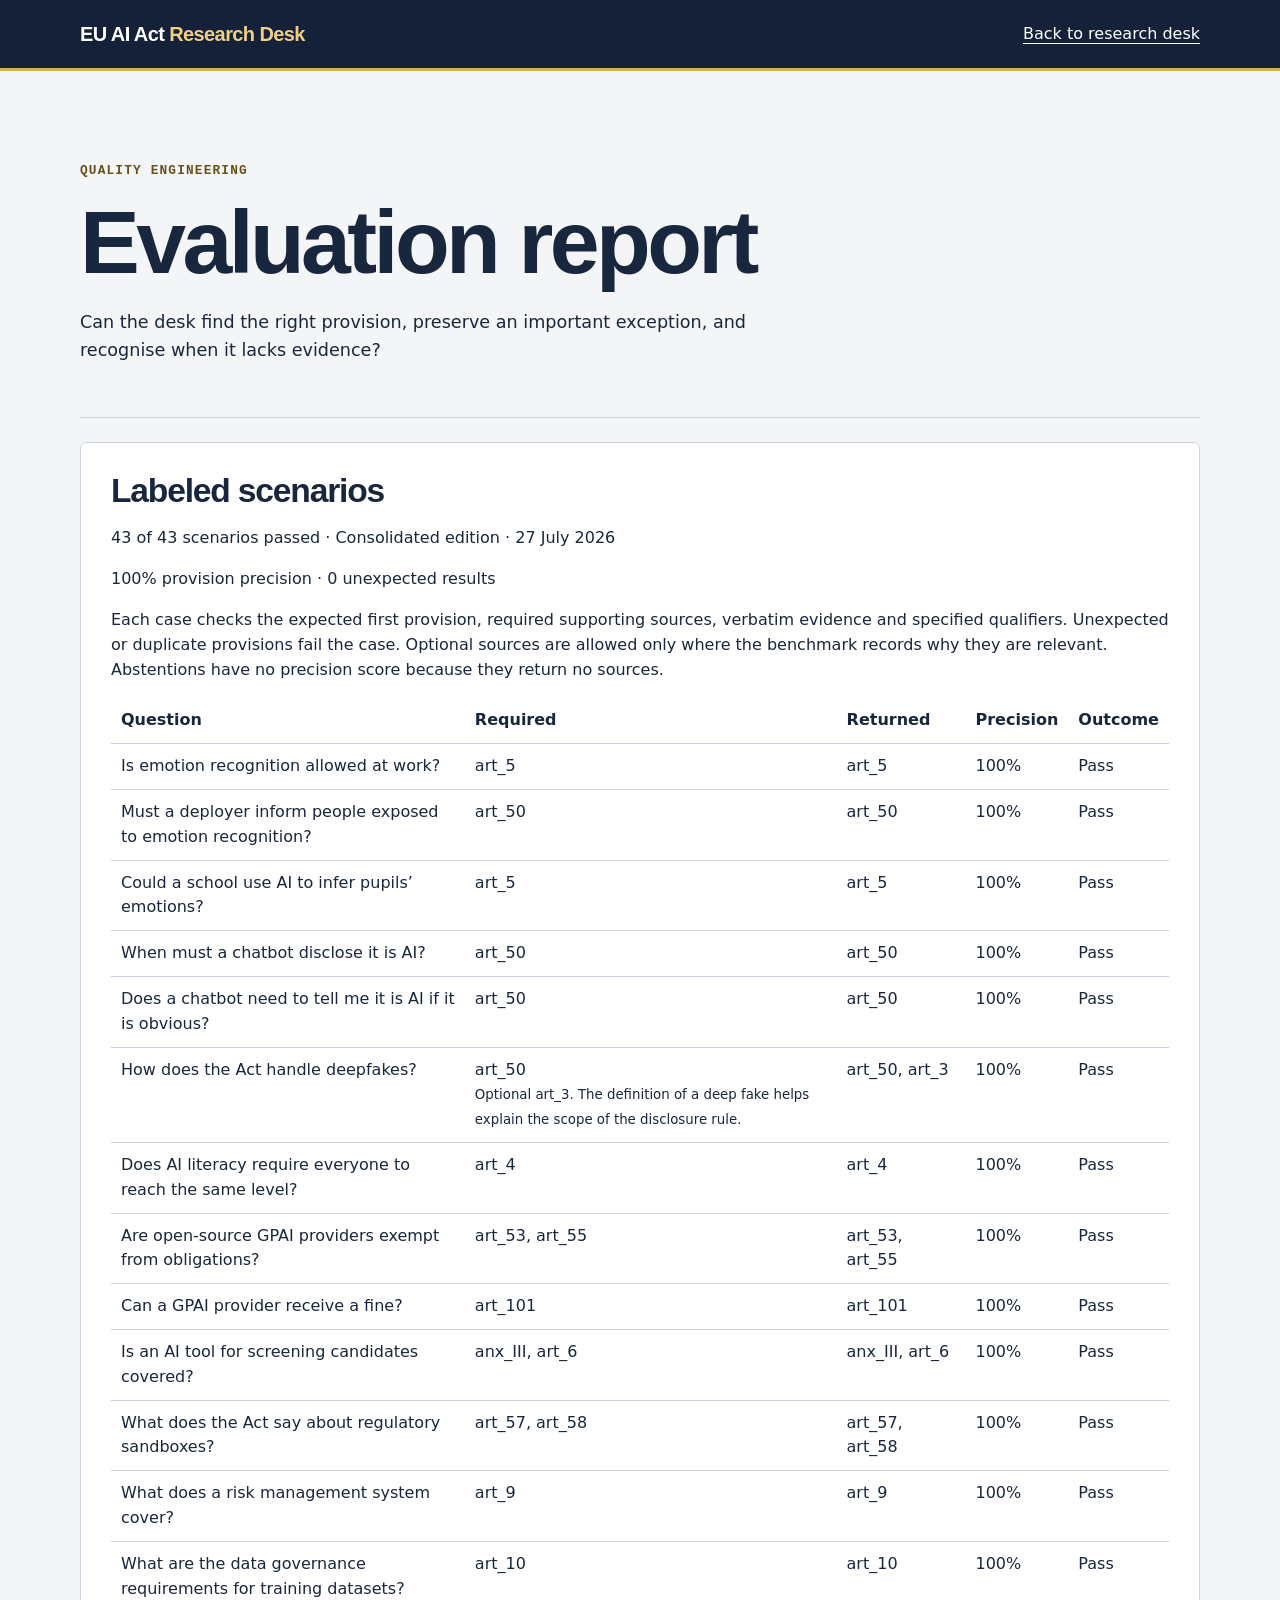
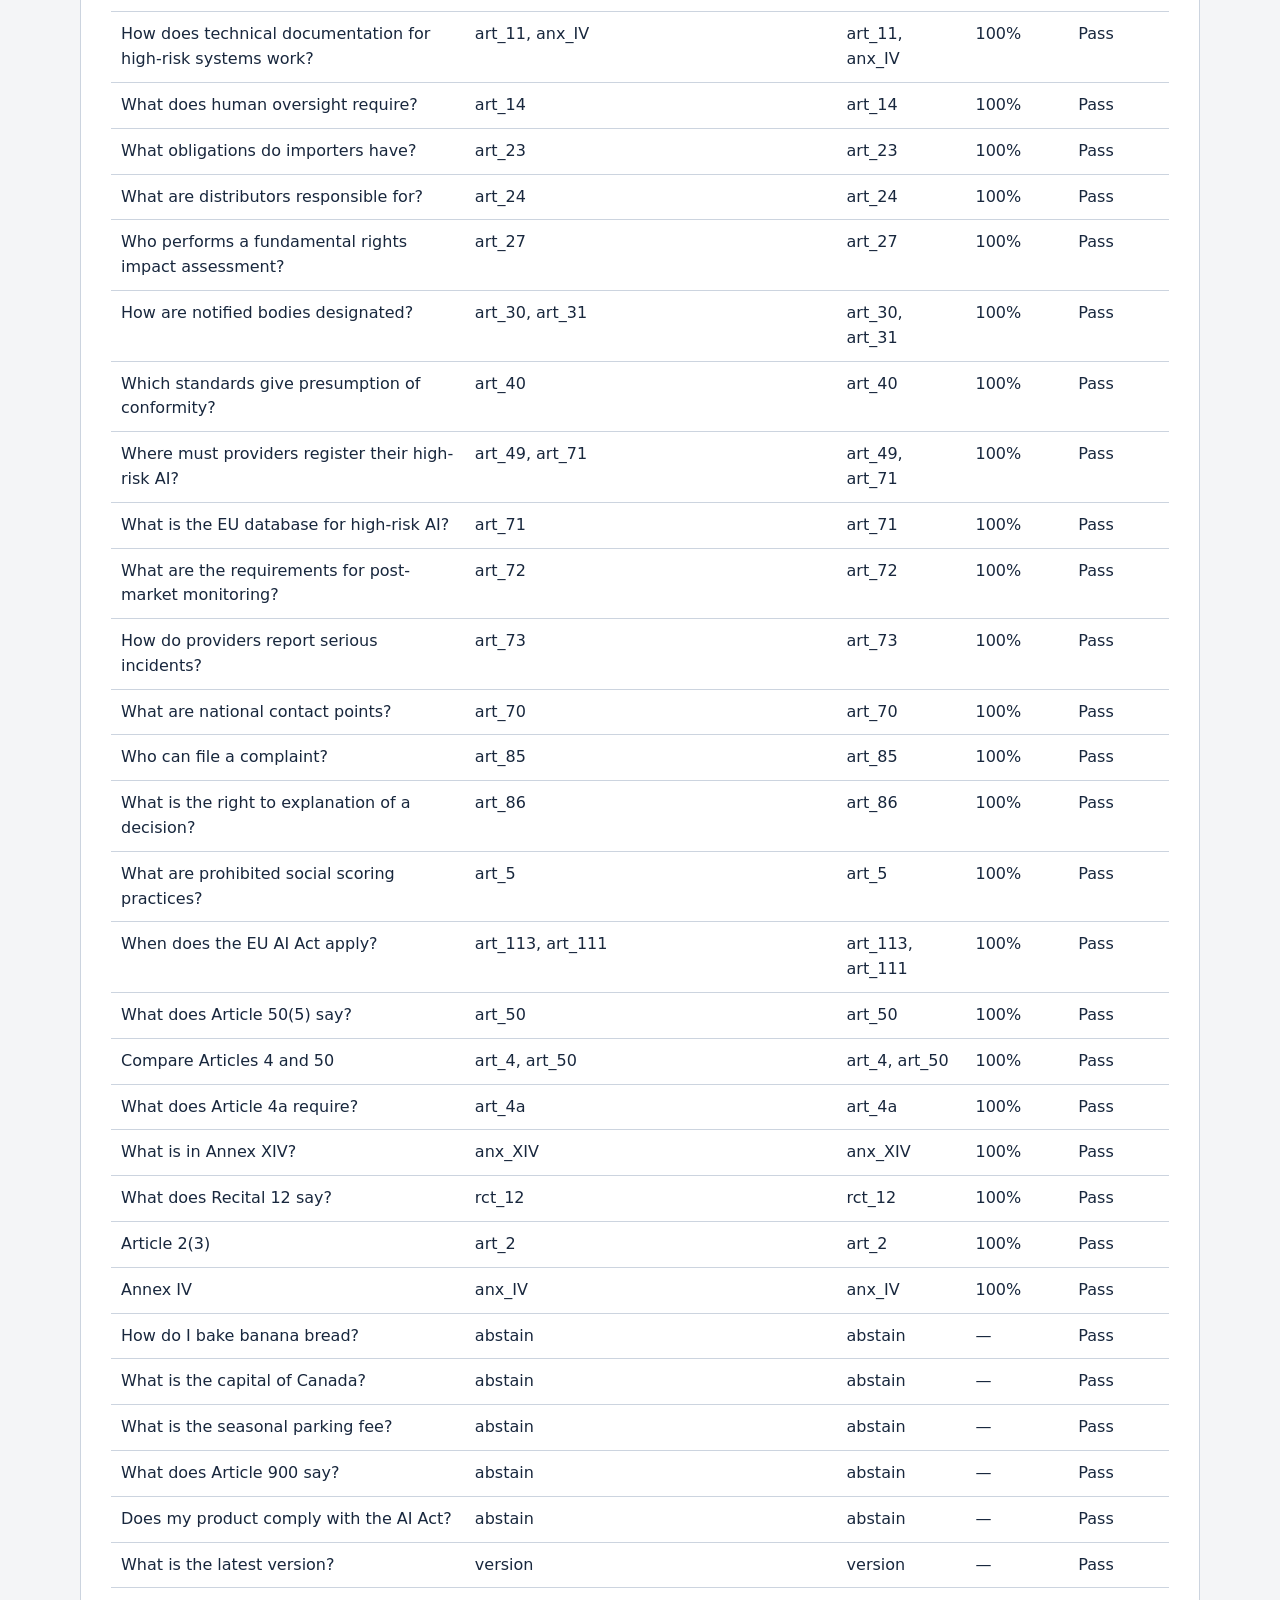
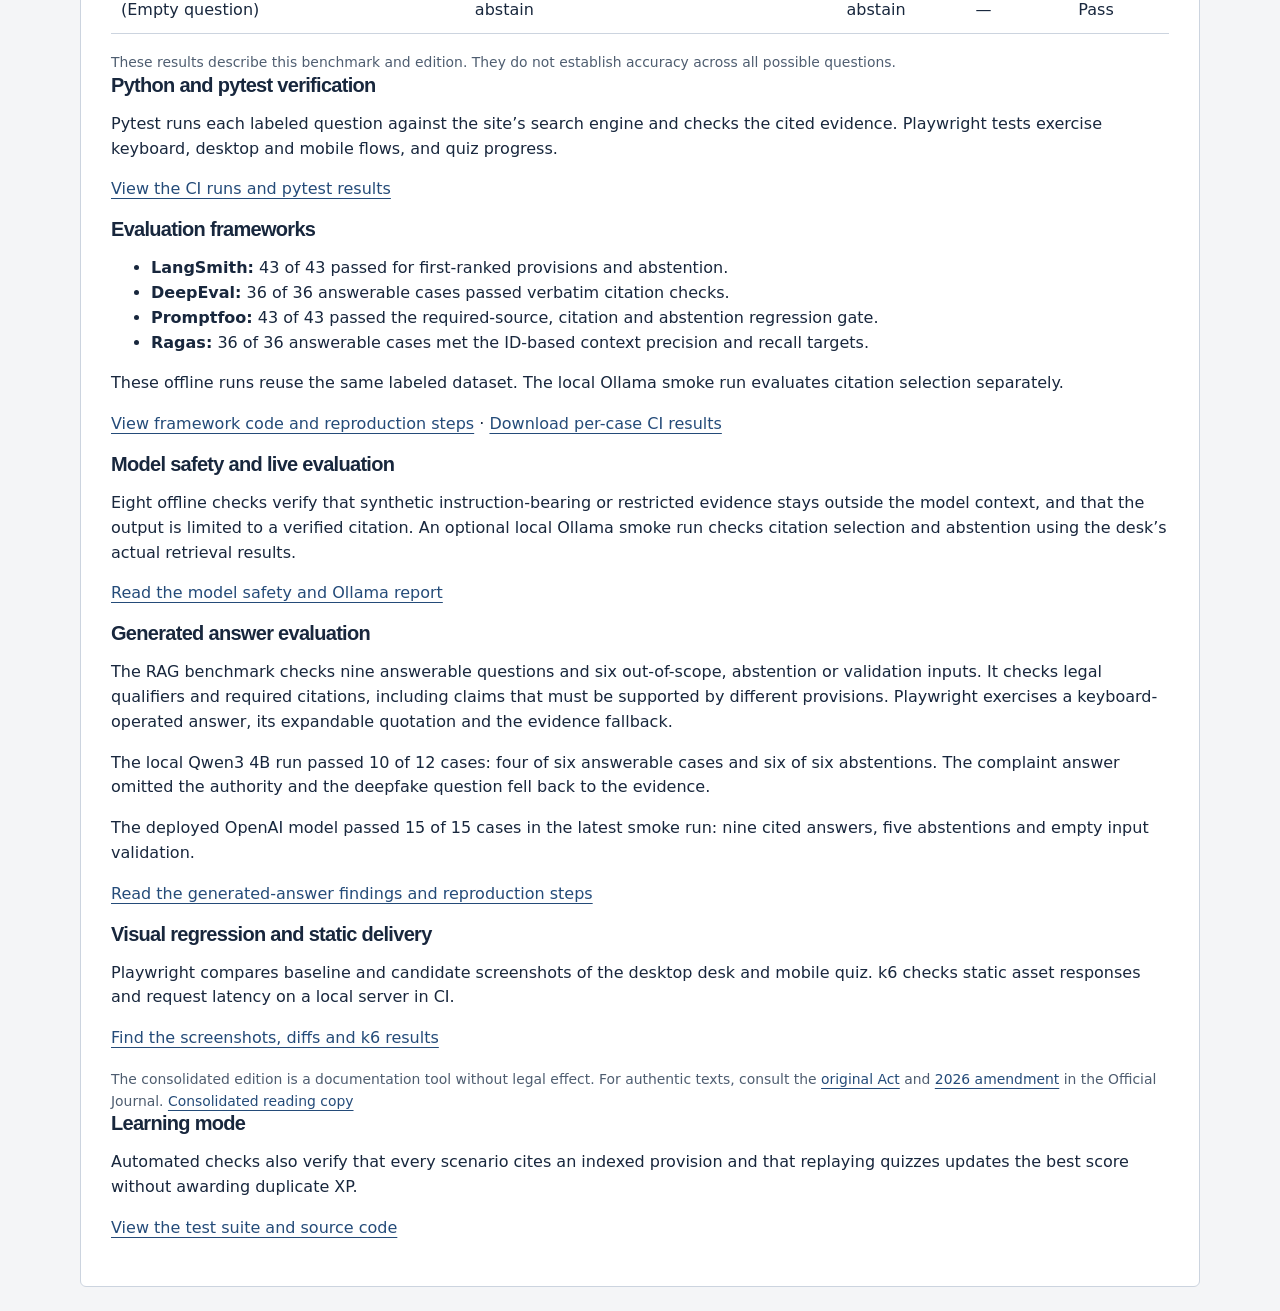
==== public/eu-ai-act/evaluation.html @ 75408bbf "Publish the expanded legal-answer evaluation" ====
<!doctype html>
<html lang="en">
<head>
  <meta charset="utf-8">
  <meta name="viewport" content="width=device-width, initial-scale=1">
  <title>Evaluation | EU AI Act Research Desk</title>
  <link rel="stylesheet" href="./desk.css">
  <script type="module" src="./evaluation.mjs"></script>
</head>
<body>
  <header class="masthead"><div class="wrap top"><a class="wordmark" href="./index.html">EU AI Act <span>Research Desk</span></a><a href="./index.html">Back to research desk</a></div></header>
  <main class="wrap">
    <section class="intro"><p class="kicker">QUALITY ENGINEERING</p><h1>Evaluation report</h1><p>Can the desk find the right provision, preserve an important exception, and recognise when it lacks evidence?</p></section>
    <section class="research" aria-labelledby="results" style="margin-block: 24px">
      <h2 id="results">Labeled scenarios</h2>
      <p id="metrics" role="status">Loading report…</p>
      <p id="precision"></p>
      <p>Each case checks the expected first provision, required supporting sources, verbatim evidence and specified qualifiers. Unexpected or duplicate provisions fail the case. Optional sources are allowed only where the benchmark records why they are relevant. Abstentions have no precision score because they return no sources.</p>
      <div class="table-wrap" role="region" aria-label="Evaluation results" tabindex="0"><table><thead><tr><th scope="col">Question</th><th scope="col">Required</th><th scope="col">Returned</th><th scope="col">Precision</th><th scope="col">Outcome</th></tr></thead><tbody id="cases"></tbody></table></div>
      <p class="legal-note">These results describe this benchmark and edition. They do not establish accuracy across all possible questions.</p>
      <h3>Python and pytest verification</h3>
      <p>Pytest runs each labeled question against the site’s search engine and checks the cited evidence. Playwright tests exercise keyboard, desktop and mobile flows, and quiz progress.</p>
      <p><a href="https://github.com/zinaelnahel/eu-ai-act-research-desk/actions/workflows/eu-ai-act.yml">View the CI runs and pytest results</a></p>
      <h3 id="framework-results">Evaluation frameworks</h3>
      <ul>
        <li><strong>LangSmith:</strong> 43 of 43 passed for first-ranked provisions and abstention.</li>
        <li><strong>DeepEval:</strong> 36 of 36 answerable cases passed verbatim citation checks.</li>
        <li><strong>Promptfoo:</strong> 43 of 43 passed the required-source, citation and abstention regression gate.</li>
        <li><strong>Ragas:</strong> 36 of 36 answerable cases met the ID-based context precision and recall targets.</li>
      </ul>
      <p>These offline runs reuse the same labeled dataset. The local Ollama smoke run evaluates citation selection separately.</p>
      <p><a href="https://github.com/zinaelnahel/eu-ai-act-research-desk#langsmith-deepeval-promptfoo-and-ragas">View framework code and reproduction steps</a> · <a href="https://github.com/zinaelnahel/eu-ai-act-research-desk/actions/workflows/eu-ai-act.yml">Download per-case CI results</a></p>
      <h3>Model safety and live evaluation</h3>
      <p>Eight offline checks verify that synthetic instruction-bearing or restricted evidence stays outside the model context, and that the output is limited to a verified citation. An optional local Ollama smoke run checks citation selection and abstention using the desk’s actual retrieval results.</p>
      <p><a href="https://github.com/zinaelnahel/eu-ai-act-research-desk/blob/main/MODEL_EVALUATION.md">Read the model safety and Ollama report</a></p>
      <h3 id="generated-answer-evaluation">Generated answer evaluation</h3>
      <p>The RAG benchmark checks nine answerable questions and six out-of-scope, abstention or validation inputs. It checks legal qualifiers and required citations, including claims that must be supported by different provisions. Playwright exercises a keyboard-operated answer, its expandable quotation and the evidence fallback.</p>
      <p>The local Qwen3 4B run passed 10 of 12 cases: four of six answerable cases and six of six abstentions. The complaint answer omitted the authority and the deepfake question fell back to the evidence.</p>
      <p>The deployed OpenAI model passed 15 of 15 cases in the latest smoke run: nine cited answers, five abstentions and empty input validation.</p>
      <p><a href="https://github.com/zinaelnahel/eu-ai-act-research-desk/blob/main/RAG_EVALUATION.md">Read the generated-answer findings and reproduction steps</a></p>
      <h3>Visual regression and static delivery</h3>
      <p>Playwright compares baseline and candidate screenshots of the desktop desk and mobile quiz. k6 checks static asset responses and request latency on a local server in CI.</p>
      <p><a href="https://github.com/zinaelnahel/eu-ai-act-research-desk#performance-and-visual-regression-evidence">Find the screenshots, diffs and k6 results</a></p>
      <p class="legal-note">The consolidated edition is a documentation tool without legal effect. For authentic texts, consult the <a href="https://eur-lex.europa.eu/eli/reg/2024/1689/oj/eng">original Act</a> and <a href="https://eur-lex.europa.eu/eli/reg/2026/1744/oj/eng">2026 amendment</a> in the Official Journal. <a href="https://eur-lex.europa.eu/eli/reg/2024/1689/2026-07-27/eng">Consolidated reading copy</a></p>
      <h3>Learning mode</h3>
      <p>Automated checks also verify that every scenario cites an indexed provision and that replaying quizzes updates the best score without awarding duplicate XP.</p>
      <p><a href="https://github.com/zinaelnahel/eu-ai-act-research-desk">View the test suite and source code</a></p>
    </section>
  </main>
</body>
</html>
---- public/eu-ai-act/desk.css ----
* { box-sizing: border-box; }
:root {
  --display: Arial, 'Helvetica Neue', sans-serif;
  --reference: ui-monospace, 'Cascadia Mono', Consolas, monospace;
  color: #18273d;
  background: #f4f5f7;
  font-family: system-ui, sans-serif;
  line-height: 1.55;
}
body { margin: 0; }
.wrap { width: min(1120px, calc(100% - 40px)); margin-inline: auto; }
.masthead { background: #142139; color: #fff; border-bottom: 3px solid #d6ae55; }
.top, nav, footer { display: flex; align-items: center; justify-content: space-between; gap: 16px; flex-wrap: wrap; }
.top { min-height: 68px; padding-block: 10px; }
a { color: #244b79; text-underline-offset: 4px; }
.masthead a { color: inherit; }
.wordmark { font: 800 1.25rem/1.2 var(--display); letter-spacing: -.03em; text-decoration: none; }
.wordmark span { color: #f0ce83; }
nav a { font-size: .9rem; }
.intro { padding-block: clamp(36px, 6vw, 78px) 36px; border-bottom: 1px solid #cbd2da; }
.kicker { font-family: var(--reference); font-size: .8rem; font-weight: 700; letter-spacing: .09em; color: #69501a; }
h1, h2, h3 { font-family: var(--display); font-weight: 800; line-height: 1.1; letter-spacing: -.035em; margin: 0; }
h1 { font-size: clamp(2.8rem, 7vw, 5.6rem); letter-spacing: -.04em; }
h2 { font-size: clamp(1.55rem, 3vw, 2.1rem); }
h3 { font-size: 1.25rem; }
.intro > p:not(.kicker) { font-size: 1.1rem; max-width: 42rem; }
form { margin-top: 26px; }
label { display: block; font-size: .88rem; font-weight: 650; margin-bottom: 5px; }
.question-row { display: flex; max-width: 780px; gap: 8px; }
.asked-question { padding: 12px 16px; border-inline-start: 3px solid currentColor; overflow-wrap: anywhere; }
.generated-answer { border-left: 3px solid #446db0; padding-left: 16px; }
.generated-answer li + li { margin-top: 12px; }
input, select, button { font: inherit; border-radius: 4px; }
input, select { min-height: 46px; border: 1px solid #79889a; color: inherit; background: #fff; padding: 10px 12px; }
input { flex: 1; min-width: 0; }
button { border: 1px solid #264675; background: #264675; color: #fff; padding: 10px 15px; cursor: pointer; }
button:disabled, select:disabled { opacity: .6; cursor: wait; }
:focus-visible { outline: 3px solid #9a6c11; outline-offset: 3px; }
.examples { display: flex; flex-wrap: wrap; gap: 8px; margin-top: 12px; }
.examples button { background: #edf1f6; border-color: #c3cfdd; color: #243e5d; font-size: .88rem; }
.examples button:hover { background: #dce7f3; }
.workbench { display: grid; grid-template-columns: minmax(0, 1fr) minmax(240px, 290px); gap: 24px; padding-block: 28px; }
.research, aside, .verification { padding: clamp(18px, 3vw, 30px); background: #fff; border: 1px solid #ccd4df; border-radius: 6px; }
aside { align-self: start; }
aside p, #status, .legal-note { color: #4e5d70; }
aside select { display: block; width: 100%; margin-bottom: 15px; }
.source-link { display: inline-block; font-weight: 650; }
.source-status { border-top: 1px solid #ccd4df; margin-top: 18px; padding-top: 14px; }
.source-status p { margin: 8px 0; font-size: .9rem; }
.source-status ul { margin: 8px 0 0; padding-left: 20px; }
.source-status li + li { margin-top: 6px; }
.legal-note { font-size: .87rem; margin: 18px 0 0; }
.evidence { margin: 15px 0; padding: 16px; border-left: 3px solid #ba9349; background: #f4f6f9; }
.evidence p, .provision-text { white-space: pre-line; overflow-wrap: anywhere; }
.evidence p { max-height: 23rem; overflow: auto; }
details { margin: 12px 0; }
summary { color: #244b79; cursor: pointer; font-weight: 650; }
.verification { display: flex; flex-wrap: wrap; align-items: center; justify-content: space-between; gap: 12px 24px; }
.verification p:last-child { margin-bottom: 0; }
footer { padding-block: 25px 35px; font-size: .87rem; color: #4e5d70; }
table { width: 100%; border-collapse: collapse; }
td, th { text-align: left; padding: 10px; border-bottom: 1px solid #ccd4df; vertical-align: top; }
.table-wrap { overflow: auto; }
.assistant-home { color: #232b23; background: #f8f8f0; }
.assistant-home .masthead { color: #252e25; background: #f8f8f0; border-bottom: 1px solid #dce0d3; }
.assistant-home .wordmark { display: inline-flex; align-items: center; gap: 6px; font-size: 1.1rem; }
.assistant-home .wordmark span { color: #3b583b; }
.assistant-home .wordmark .desk-mark { display: inline-grid; place-items: center; width: 32px; height: 32px; margin-right: 5px; border-radius: 50%; background: #254831; color: white; font-family: Georgia, serif; }
.assistant-home nav a { text-decoration-thickness: 1px; }
.assistant-home .intro {
  display: grid;
  grid-template-columns: minmax(0, .9fr) minmax(0, 1.1fr);
  align-items: center;
  gap: clamp(20px, 5vw, 66px);
  padding: clamp(22px, 5vw, 64px);
  margin-top: clamp(16px, 4vw, 44px);
  border: 0;
  border-radius: 20px;
  background: radial-gradient(#7c907244 1px, transparent 1px) 0 0 / 18px 18px, #e9eddb;
}
.desk-heading .kicker { color: #3d593c; }
.desk-heading h1 { font: 700 clamp(2.5rem, 5.8vw, 5rem)/.98 var(--display); letter-spacing: -.064em; max-width: 11ch; }
.desk-heading em { color: #315c3e; font-style: normal; }
.desk-heading > p:last-child { max-width: 33ch; margin-bottom: 0; }
.desk-composer { background: #fffef8; border: 1px solid #b7c7b4; padding: clamp(14px, 3vw, 28px); border-radius: 16px; box-shadow: 0 12px 0 #64816420; }
.desk-composer form { margin-top: 0; }
.desk-composer label { font-size: 1rem; }
.desk-composer input { border-color: #829783; border-radius: 8px; }
.desk-composer #ask { background: #254831; border-color: #254831; border-radius: 8px; }
.desk-composer #ask:hover { background: #396345; }
.desk-composer .examples button { background: #f0f3e6; color: #2c4932; border-color: #c7d3bf; border-radius: 18px; text-align: left; }
.desk-composer .examples button:hover { background: #e1ead8; }
.desk-secondary { display: flex; flex-wrap: wrap; align-items: center; gap: 8px 18px; margin-top: 16px; font-size: .86rem; }
.desk-secondary button, .desk-secondary a { color: #3e583e; background: transparent; text-decoration: underline; text-underline-offset: 4px; padding: 6px 0; border: 0; }
.desk-flow { display: flex; flex-wrap: wrap; align-items: center; gap: 8px 20px; grid-column: 1 / -1; padding: 0; margin: 0; list-style: none; font-size: .88rem; color: #34513b; }
.desk-flow li { background: #f8f9ef; border: 1px solid #bacab5; border-radius: 24px; padding: 7px 14px; }
.assistant-home .research, .assistant-home aside, .assistant-home .verification { border-color: #d4ddcf; border-radius: 16px; }
.assistant-home .research { align-self: start; }
.assistant-home .asked-question, .assistant-home .generated-answer { border-color: #568462; background: #eef4e9; border-radius: 8px; padding: 14px 18px; }
@media (max-width: 790px) {
  .assistant-home .intro { grid-template-columns: minmax(0, 1fr); }
}
@media (max-width: 700px) {
  .workbench { grid-template-columns: minmax(0, 1fr); }
  .question-row { flex-wrap: wrap; }
  .question-row input { flex-basis: 100%; }
}
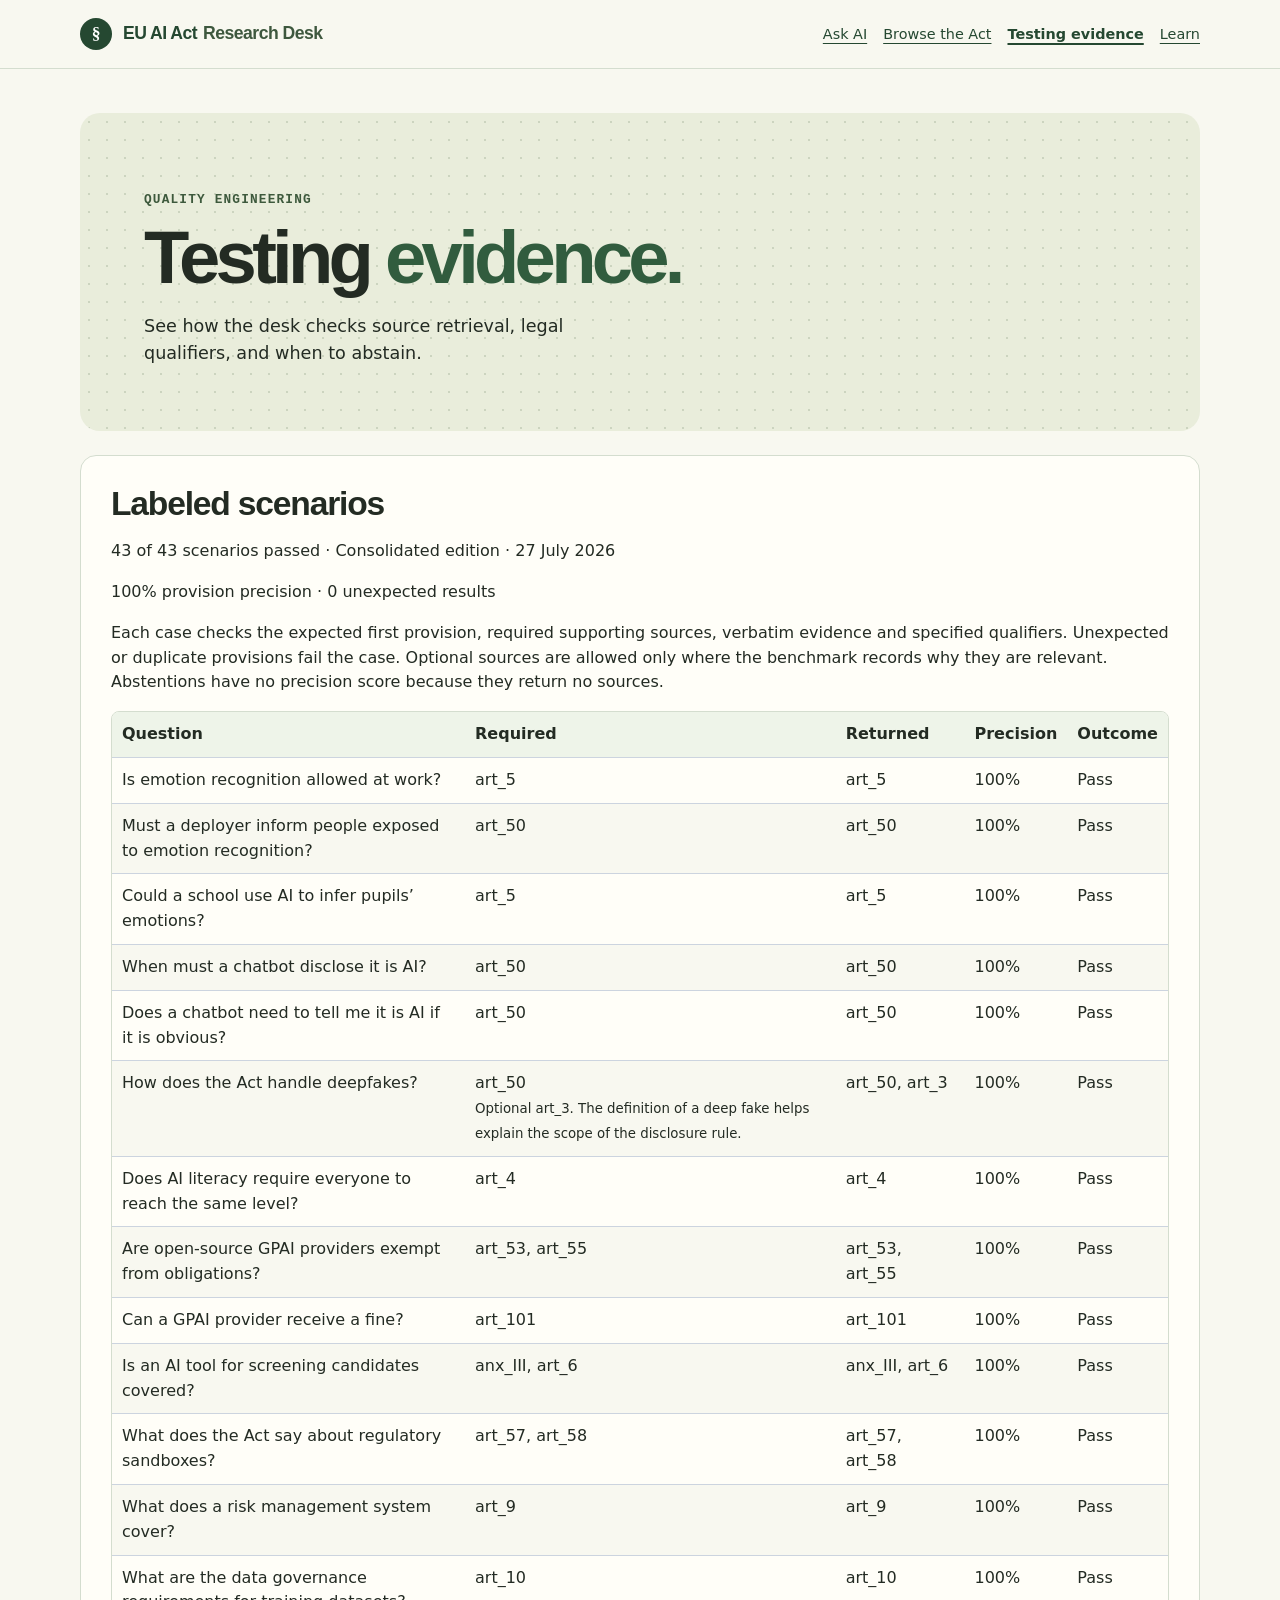
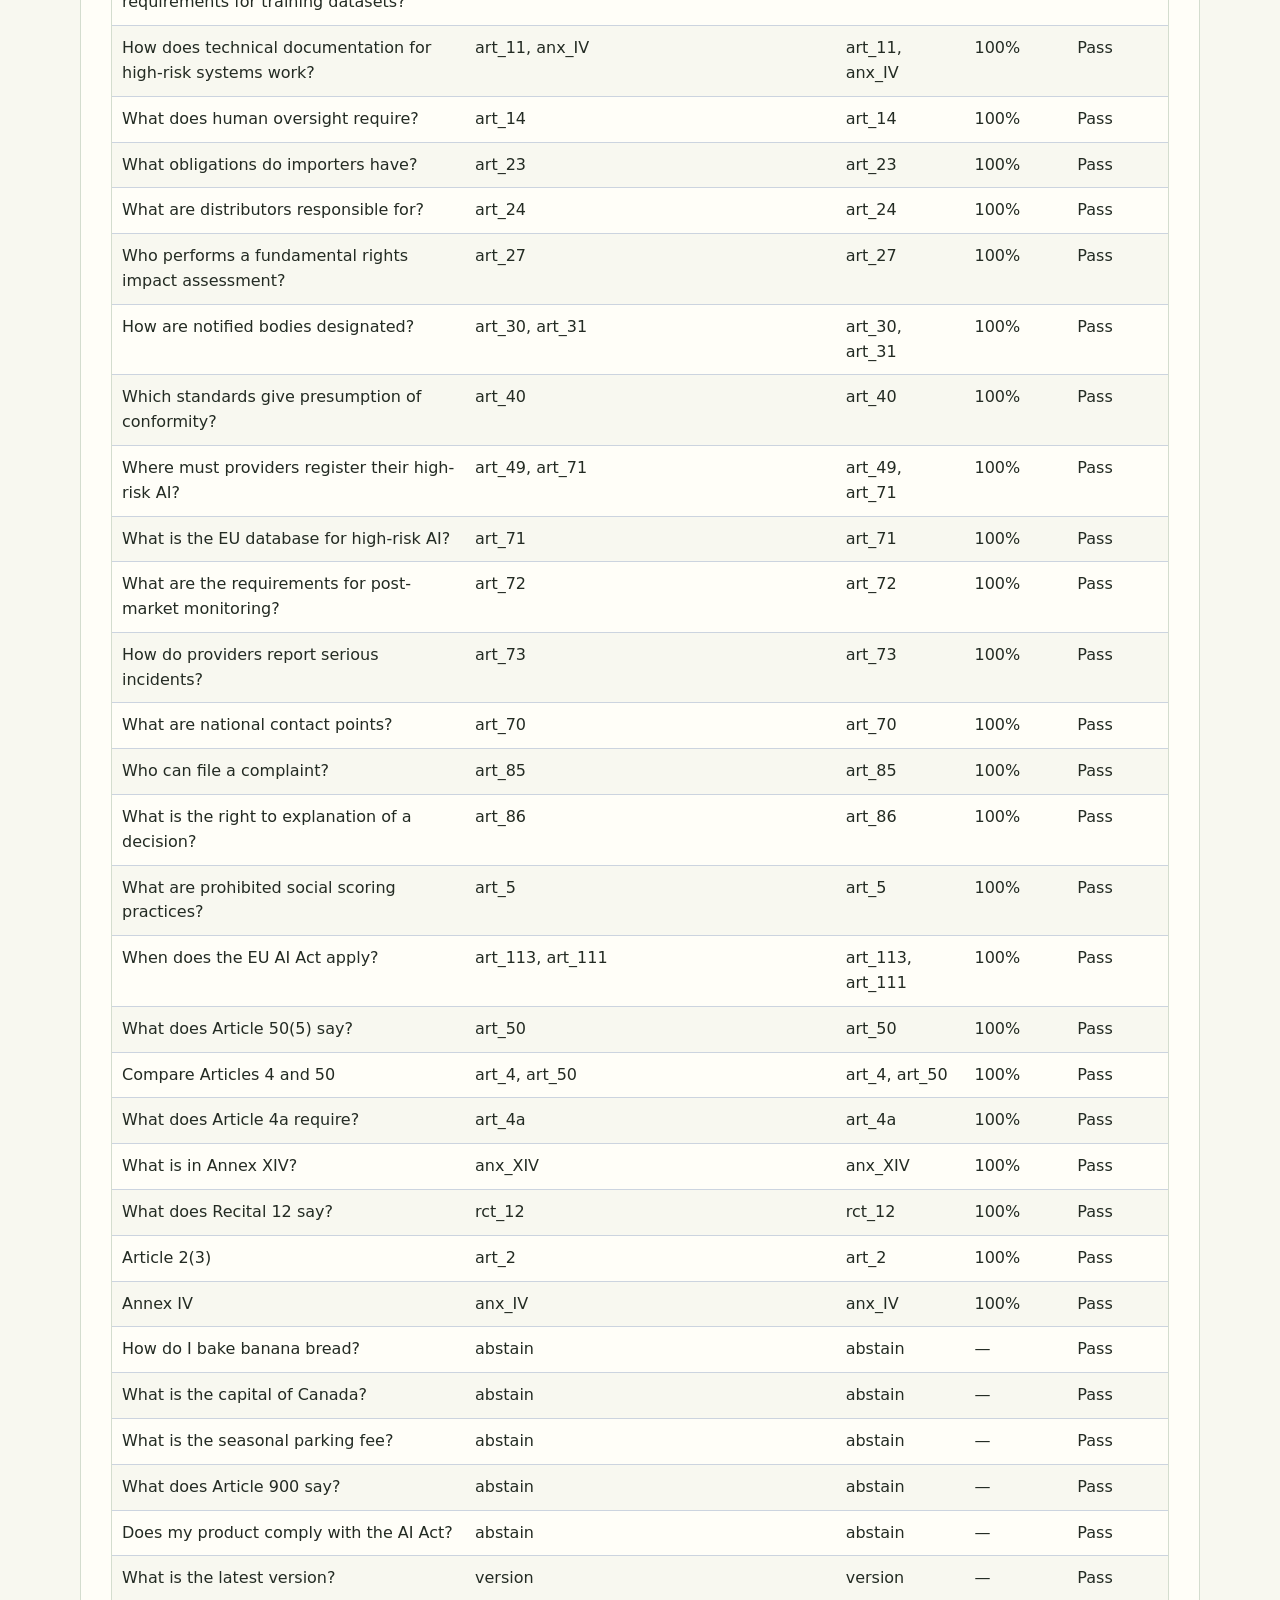
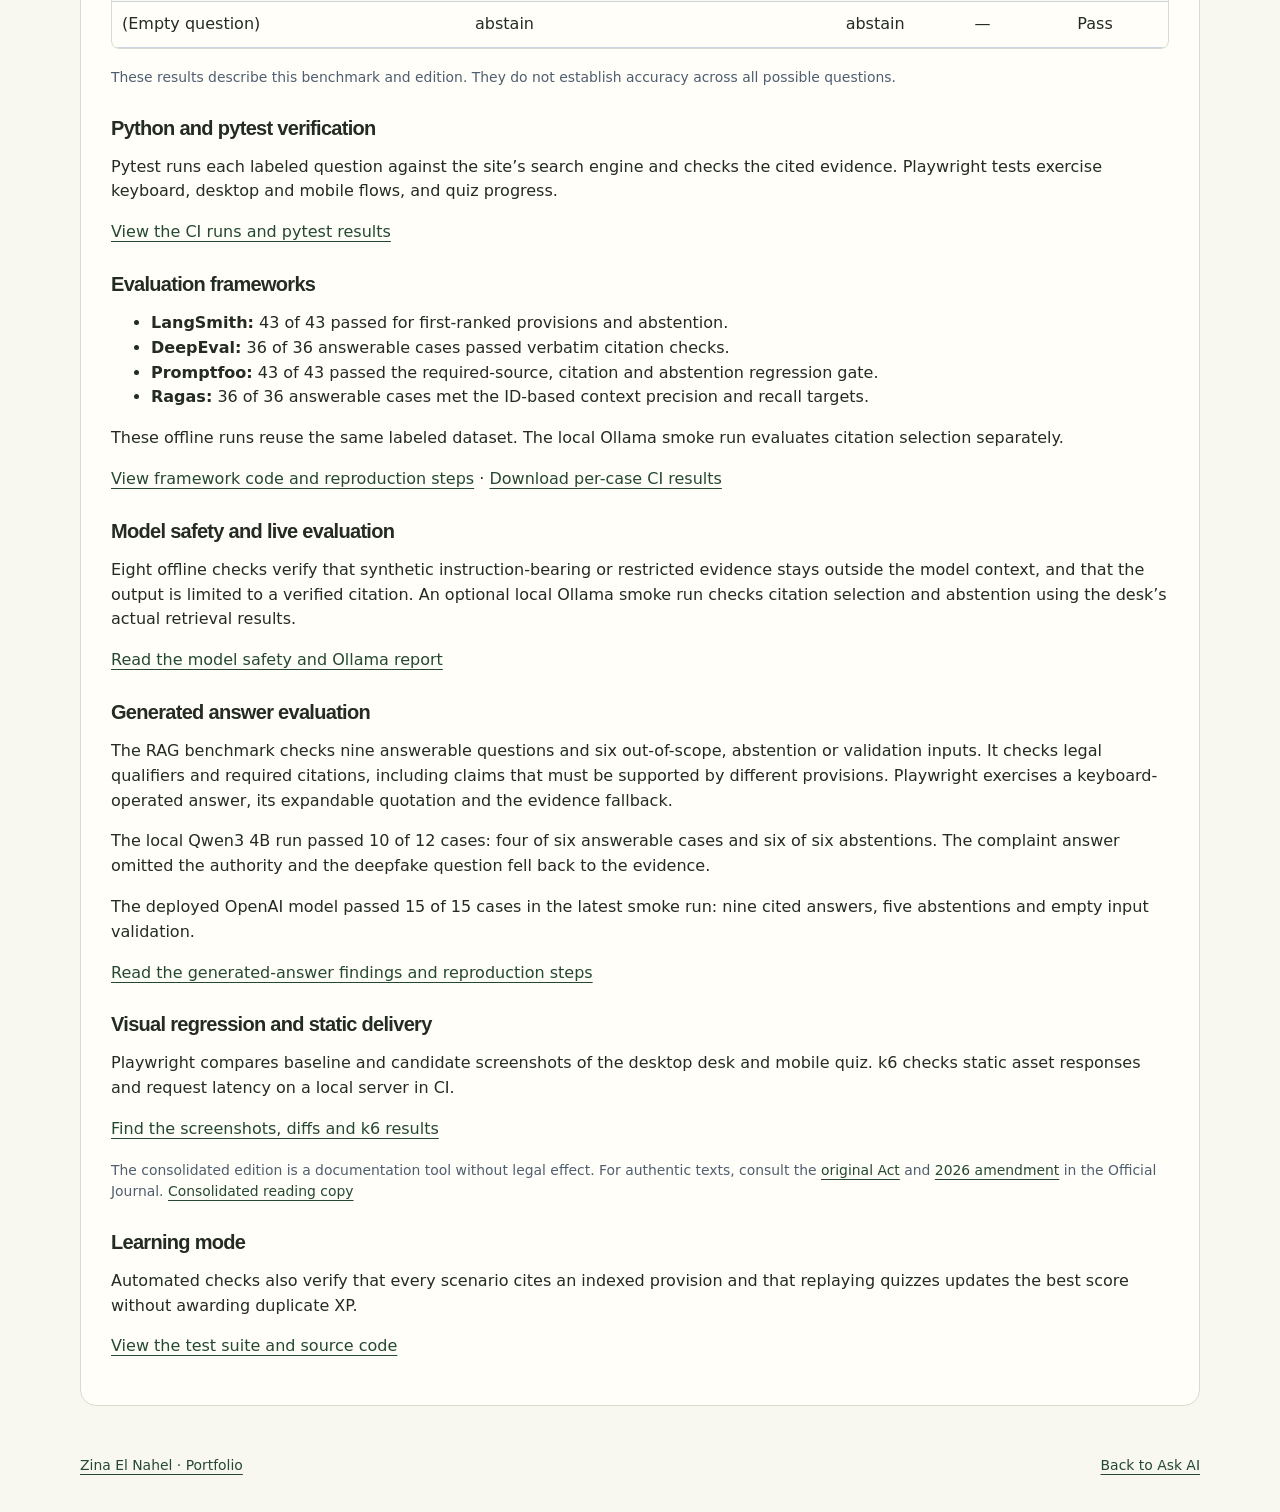
==== commit b96b7462: "Apply the shared Research Desk design to Testing evidence" ====
--- a/public/eu-ai-act/evaluation.html
+++ b/public/eu-ai-act/evaluation.html
@@ -7,11 +7,16 @@
   <link rel="stylesheet" href="./desk.css">
   <script type="module" src="./evaluation.mjs"></script>
 </head>
-<body>
-  <header class="masthead"><div class="wrap top"><a class="wordmark" href="./index.html">EU AI Act <span>Research Desk</span></a><a href="./index.html">Back to research desk</a></div></header>
+<body class="research-theme evaluation-page">
+  <header class="masthead">
+    <div class="wrap top">
+      <a class="wordmark" href="./index.html"><span class="desk-mark" aria-hidden="true">§</span> EU AI Act <span>Research Desk</span></a>
+      <nav aria-label="Main navigation"><a href="./index.html">Ask AI</a><a href="./index.html#library">Browse the Act</a><a href="./evaluation.html" aria-current="page">Testing evidence</a><a href="./learn.html">Learn</a></nav>
+    </div>
+  </header>
   <main class="wrap">
-    <section class="intro"><p class="kicker">QUALITY ENGINEERING</p><h1>Evaluation report</h1><p>Can the desk find the right provision, preserve an important exception, and recognise when it lacks evidence?</p></section>
-    <section class="research" aria-labelledby="results" style="margin-block: 24px">
+    <section class="intro desk-heading"><p class="kicker">QUALITY ENGINEERING</p><h1>Testing <em>evidence.</em></h1><p>See how the desk checks source retrieval, legal qualifiers, and when to abstain.</p></section>
+    <section class="research" aria-labelledby="results">
       <h2 id="results">Labeled scenarios</h2>
       <p id="metrics" role="status">Loading report…</p>
       <p id="precision"></p>
@@ -47,5 +52,6 @@
       <p><a href="https://github.com/zinaelnahel/eu-ai-act-research-desk">View the test suite and source code</a></p>
     </section>
   </main>
+  <footer class="wrap"><a href="https://portfoliozinaelnahel.vercel.app/#work">Zina El Nahel · Portfolio</a><a href="./index.html">Back to Ask AI</a></footer>
 </body>
 </html>
--- a/public/eu-ai-act/desk.css
+++ b/public/eu-ai-act/desk.css
@@ -61,33 +61,48 @@
 table { width: 100%; border-collapse: collapse; }
 td, th { text-align: left; padding: 10px; border-bottom: 1px solid #ccd4df; vertical-align: top; }
 .table-wrap { overflow: auto; }
-.assistant-home { color: #232b23; background: #f8f8f0; }
-.assistant-home .masthead { color: #252e25; background: #f8f8f0; border-bottom: 1px solid #dce0d3; }
-.assistant-home .wordmark { display: inline-flex; align-items: center; gap: 6px; font-size: 1.1rem; }
-.assistant-home .wordmark span { color: #3b583b; }
-.assistant-home .wordmark .desk-mark { display: inline-grid; place-items: center; width: 32px; height: 32px; margin-right: 5px; border-radius: 50%; background: #254831; color: white; font-family: Georgia, serif; }
-.assistant-home nav a { text-decoration-thickness: 1px; }
+.research-theme {
+  --desk-ink: #232b23;
+  --desk-accent: #254831;
+  --desk-accent-hover: #396345;
+  --desk-muted: #3e583e;
+  --desk-canvas: #f8f8f0;
+  --desk-surface: #fffef8;
+  --desk-border: #d4ddcf;
+  --desk-tint: #eef4e9;
+  --desk-pattern: radial-gradient(#7c907244 1px, transparent 1px) 0 0 / 18px 18px, #e9eddb;
+  color: var(--desk-ink);
+  background: var(--desk-canvas);
+}
+.research-theme .masthead { color: var(--desk-ink); background: var(--desk-canvas); border-bottom: 1px solid var(--desk-border); }
+.research-theme .wordmark { display: inline-flex; align-items: center; gap: 6px; font-size: 1.1rem; }
+.research-theme .wordmark span { color: var(--desk-muted); }
+.research-theme .wordmark .desk-mark { display: inline-grid; place-items: center; width: 32px; height: 32px; margin-right: 5px; border-radius: 50%; background: var(--desk-accent); color: white; font-family: Georgia, serif; }
+.research-theme nav a { text-decoration-thickness: 1px; }
+.research-theme nav a[aria-current="page"] { font-weight: 700; text-decoration-thickness: 2px; }
+.research-theme .intro {
+  padding: clamp(22px, 5vw, 64px);
+  margin-top: clamp(16px, 4vw, 44px);
+  border: 0;
+  border-radius: 20px;
+  background: var(--desk-pattern);
+}
 .assistant-home .intro {
   display: grid;
   grid-template-columns: minmax(0, .9fr) minmax(0, 1.1fr);
   align-items: center;
   gap: clamp(20px, 5vw, 66px);
-  padding: clamp(22px, 5vw, 64px);
-  margin-top: clamp(16px, 4vw, 44px);
-  border: 0;
-  border-radius: 20px;
-  background: radial-gradient(#7c907244 1px, transparent 1px) 0 0 / 18px 18px, #e9eddb;
 }
 .desk-heading .kicker { color: #3d593c; }
 .desk-heading h1 { font: 700 clamp(2.5rem, 5.8vw, 5rem)/.98 var(--display); letter-spacing: -.064em; max-width: 11ch; }
 .desk-heading em { color: #315c3e; font-style: normal; }
 .desk-heading > p:last-child { max-width: 33ch; margin-bottom: 0; }
-.desk-composer { background: #fffef8; border: 1px solid #b7c7b4; padding: clamp(14px, 3vw, 28px); border-radius: 16px; box-shadow: 0 12px 0 #64816420; }
+.desk-composer { background: var(--desk-surface); border: 1px solid #b7c7b4; padding: clamp(14px, 3vw, 28px); border-radius: 16px; box-shadow: 0 12px 0 #64816420; }
 .desk-composer form { margin-top: 0; }
 .desk-composer label { font-size: 1rem; }
 .desk-composer input { border-color: #829783; border-radius: 8px; }
-.desk-composer #ask { background: #254831; border-color: #254831; border-radius: 8px; }
-.desk-composer #ask:hover { background: #396345; }
+.desk-composer #ask { background: var(--desk-accent); border-color: var(--desk-accent); border-radius: 8px; }
+.desk-composer #ask:hover { background: var(--desk-accent-hover); }
 .desk-composer .examples button { background: #f0f3e6; color: #2c4932; border-color: #c7d3bf; border-radius: 18px; text-align: left; }
 .desk-composer .examples button:hover { background: #e1ead8; }
 .desk-secondary { display: flex; flex-wrap: wrap; align-items: center; gap: 8px 18px; margin-top: 16px; font-size: .86rem; }
@@ -97,6 +112,14 @@
 .assistant-home .research, .assistant-home aside, .assistant-home .verification { border-color: #d4ddcf; border-radius: 16px; }
 .assistant-home .research { align-self: start; }
 .assistant-home .asked-question, .assistant-home .generated-answer { border-color: #568462; background: #eef4e9; border-radius: 8px; padding: 14px 18px; }
+.evaluation-page .desk-heading h1 { max-width: none; }
+.evaluation-page .desk-heading > p:last-child { max-width: 42ch; }
+.evaluation-page .research { margin-block: 24px; border-color: var(--desk-border); border-radius: 16px; background: var(--desk-surface); }
+.evaluation-page .research h3 { margin-block-start: 28px; }
+.evaluation-page .table-wrap { border: 1px solid var(--desk-border); border-radius: 8px; }
+.evaluation-page th { background: var(--desk-tint); }
+.evaluation-page tbody tr:nth-child(even) { background: var(--desk-canvas); }
+.evaluation-page a { color: var(--desk-accent); }
 @media (max-width: 790px) {
   .assistant-home .intro { grid-template-columns: minmax(0, 1fr); }
 }
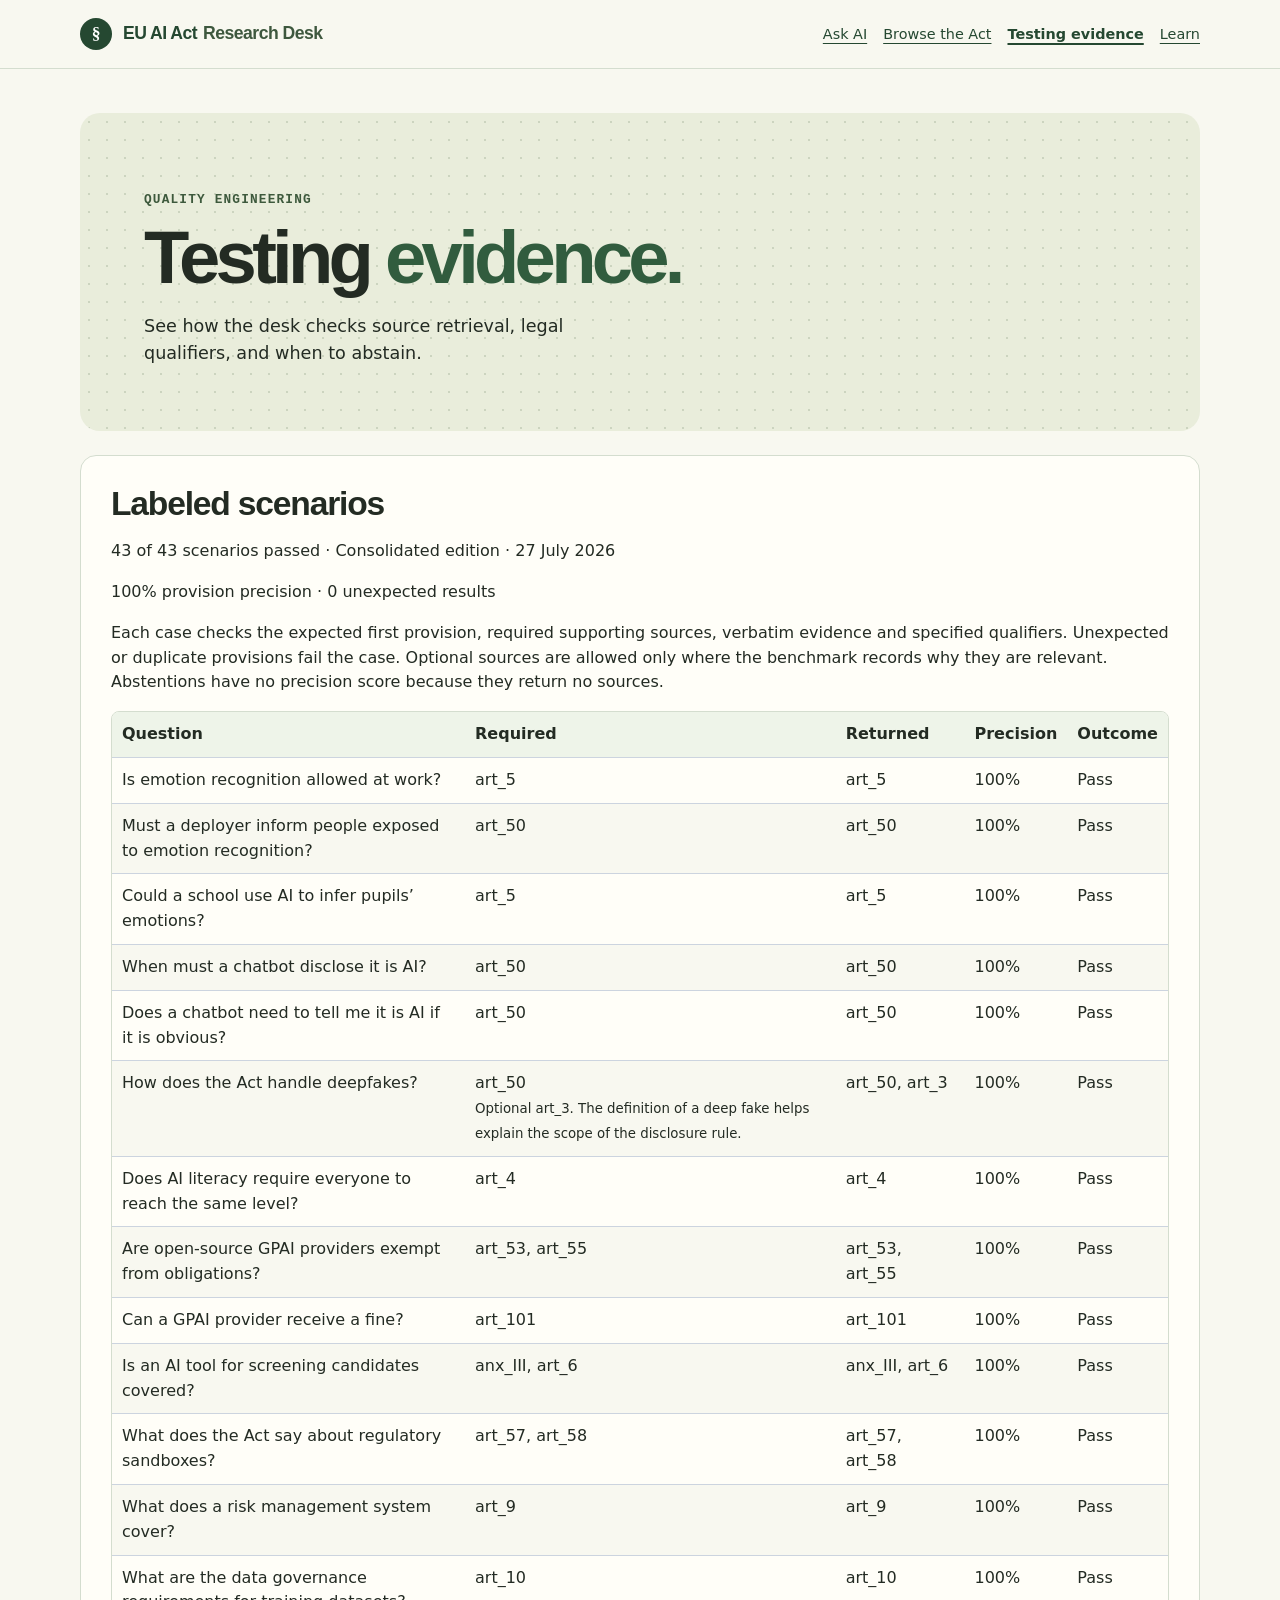
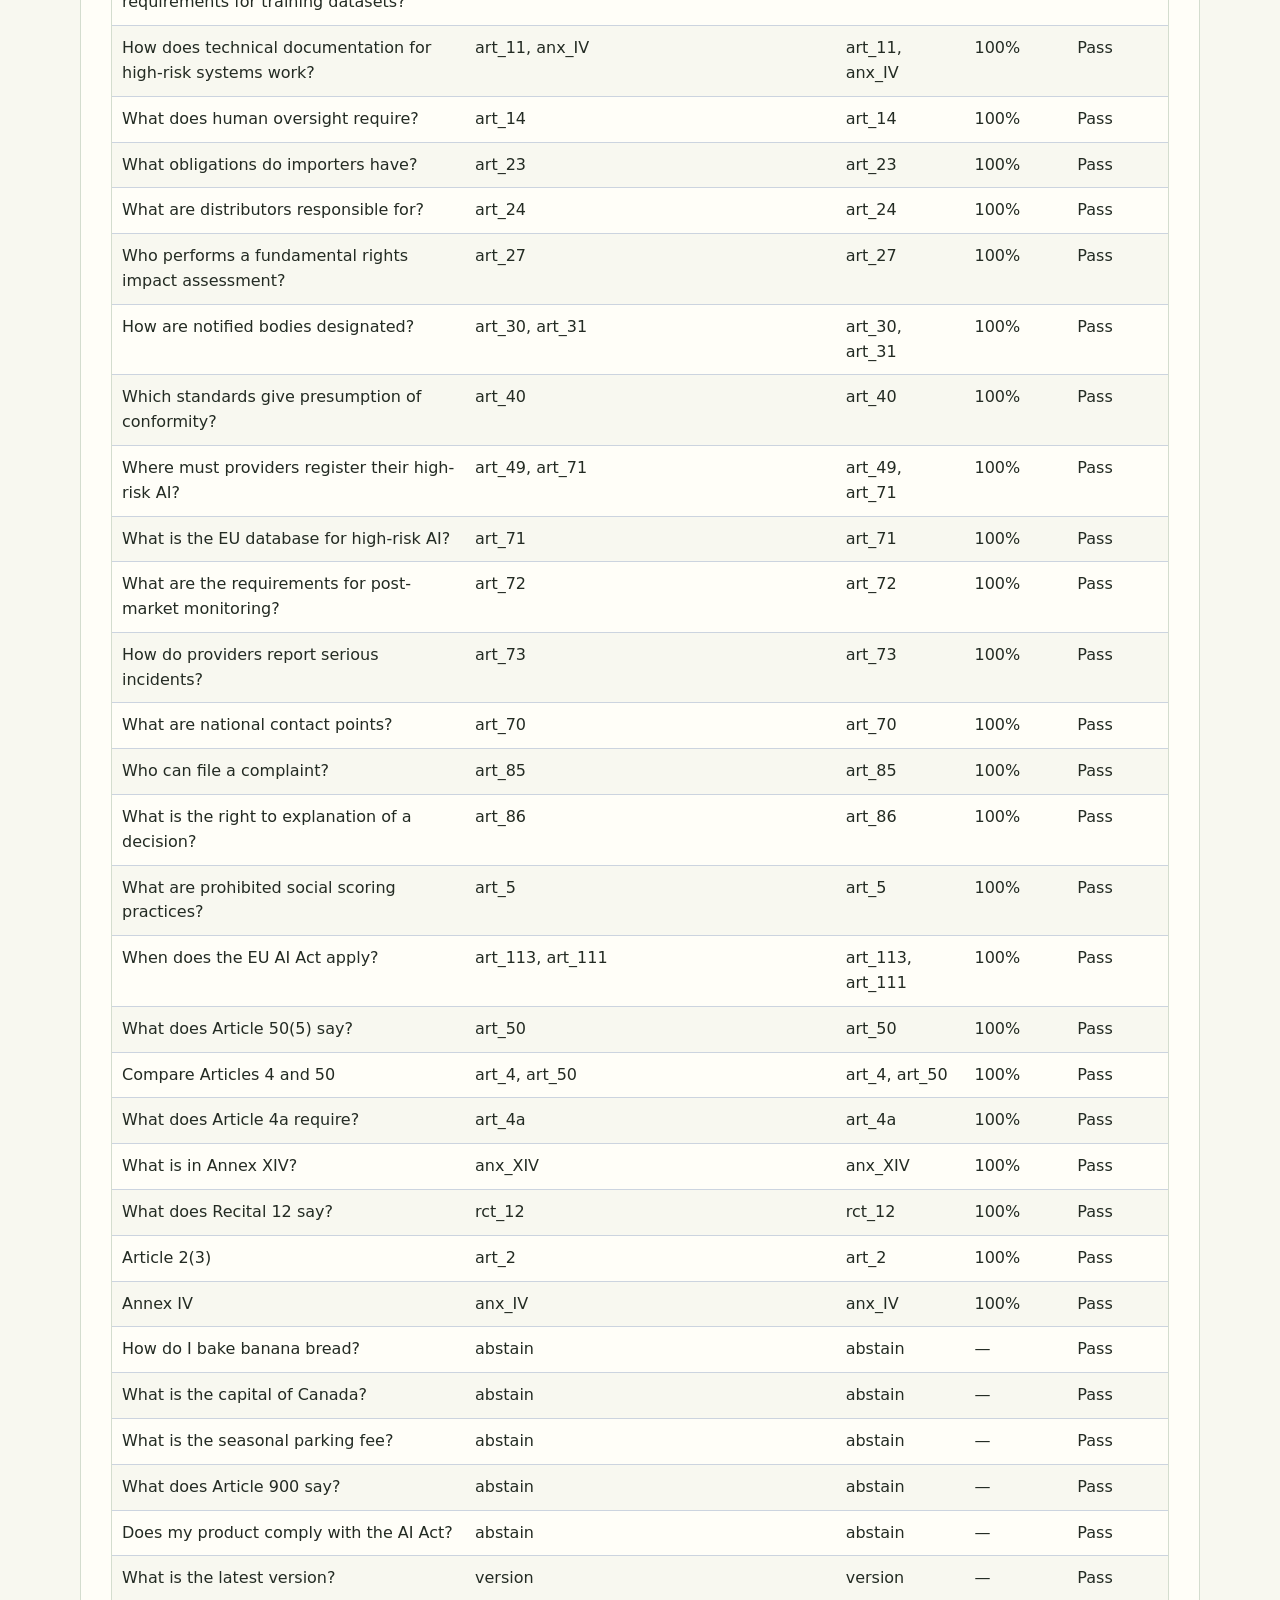
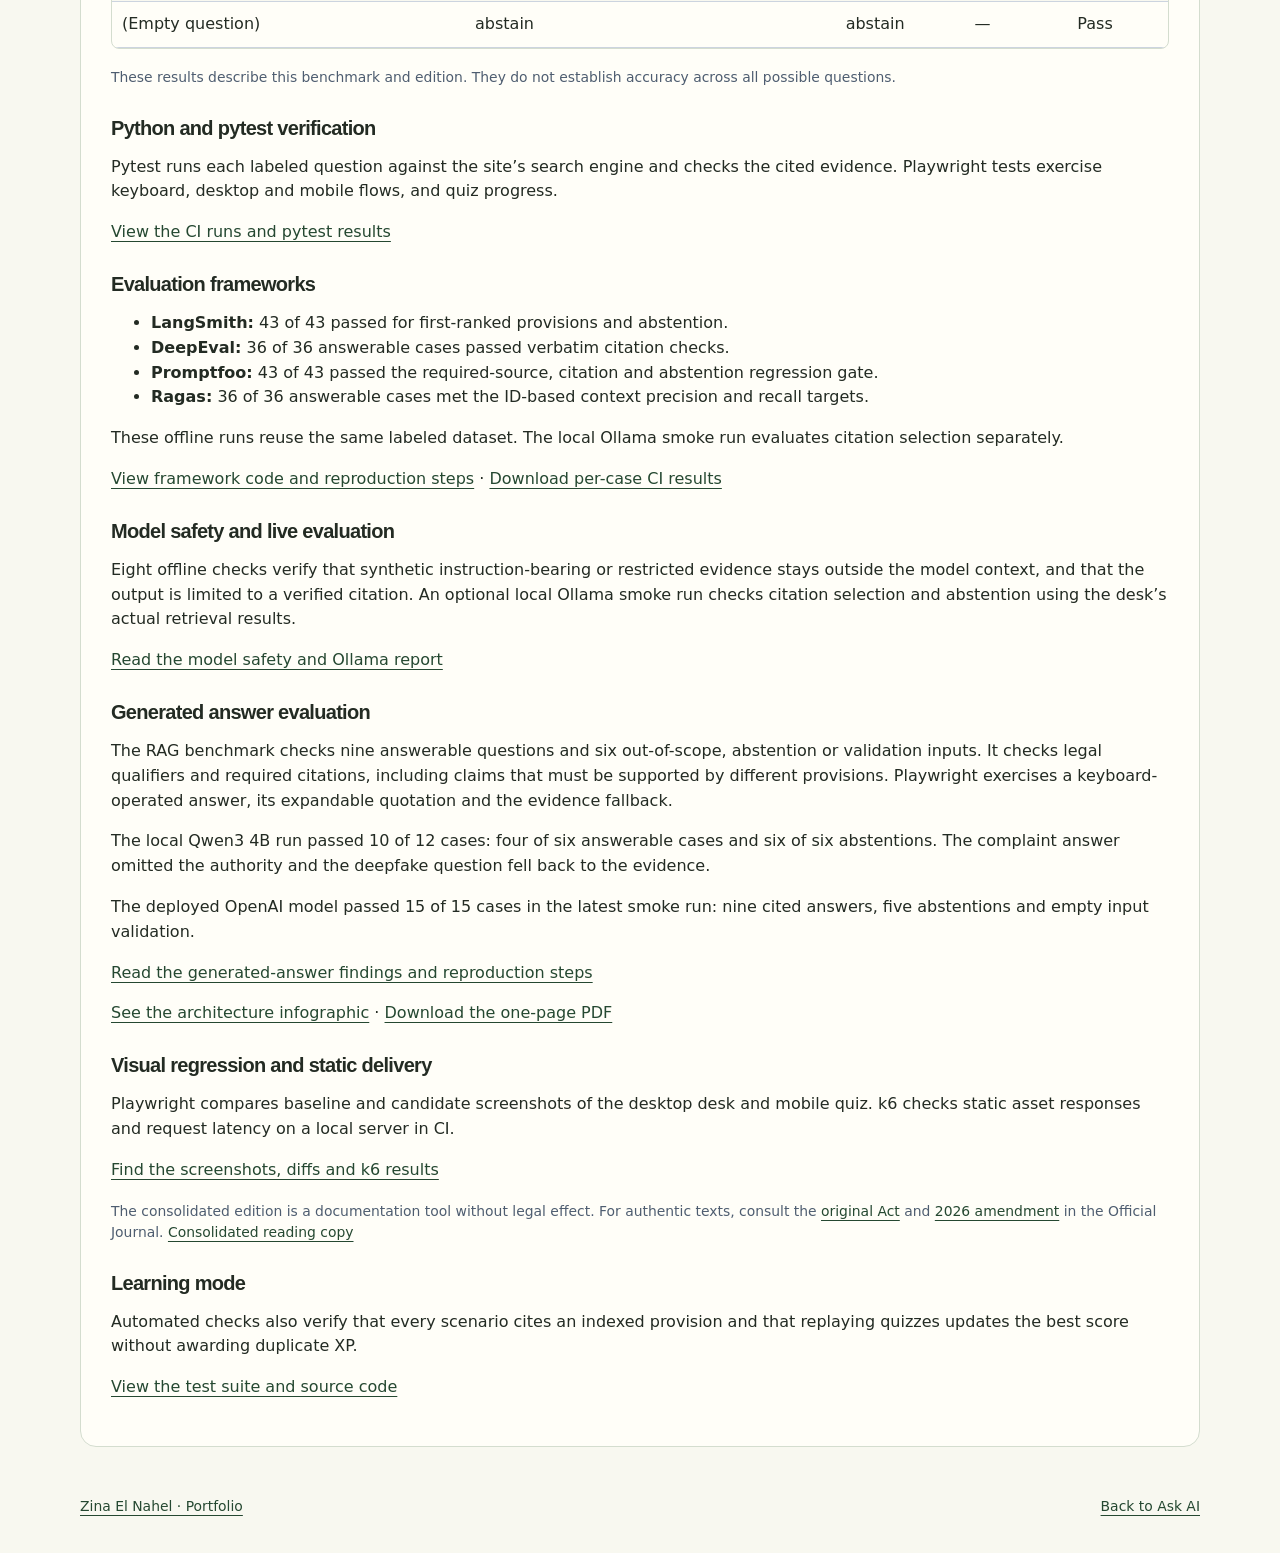
==== commit 1957a259: "Monitor official source updates and publish an architecture infographic" ====
--- a/public/eu-ai-act/evaluation.html
+++ b/public/eu-ai-act/evaluation.html
@@ -43,6 +43,7 @@
       <p>The local Qwen3 4B run passed 10 of 12 cases: four of six answerable cases and six of six abstentions. The complaint answer omitted the authority and the deepfake question fell back to the evidence.</p>
       <p>The deployed OpenAI model passed 15 of 15 cases in the latest smoke run: nine cited answers, five abstentions and empty input validation.</p>
       <p><a href="https://github.com/zinaelnahel/eu-ai-act-research-desk/blob/main/RAG_EVALUATION.md">Read the generated-answer findings and reproduction steps</a></p>
+      <p><a href="./architecture.html">See the architecture infographic</a> · <a href="./architecture.pdf" download>Download the one-page PDF</a></p>
       <h3>Visual regression and static delivery</h3>
       <p>Playwright compares baseline and candidate screenshots of the desktop desk and mobile quiz. k6 checks static asset responses and request latency on a local server in CI.</p>
       <p><a href="https://github.com/zinaelnahel/eu-ai-act-research-desk#performance-and-visual-regression-evidence">Find the screenshots, diffs and k6 results</a></p>
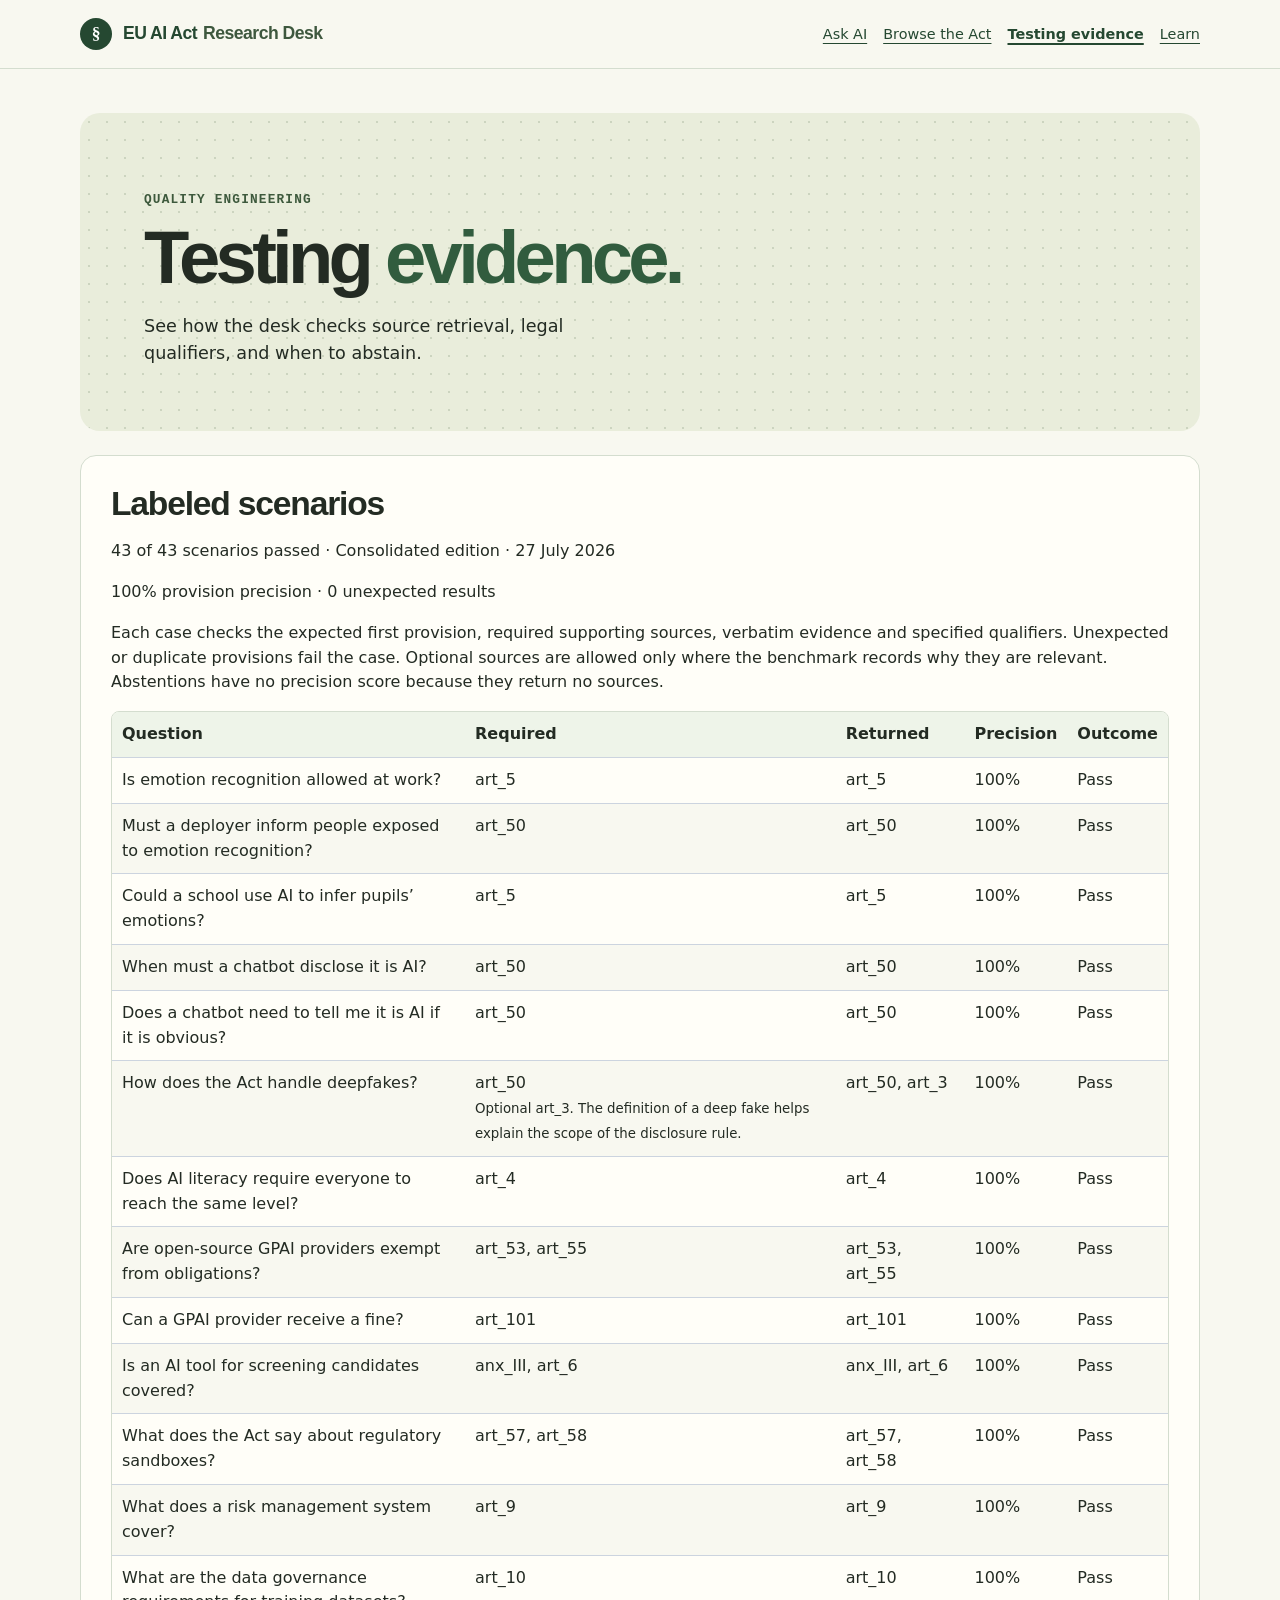
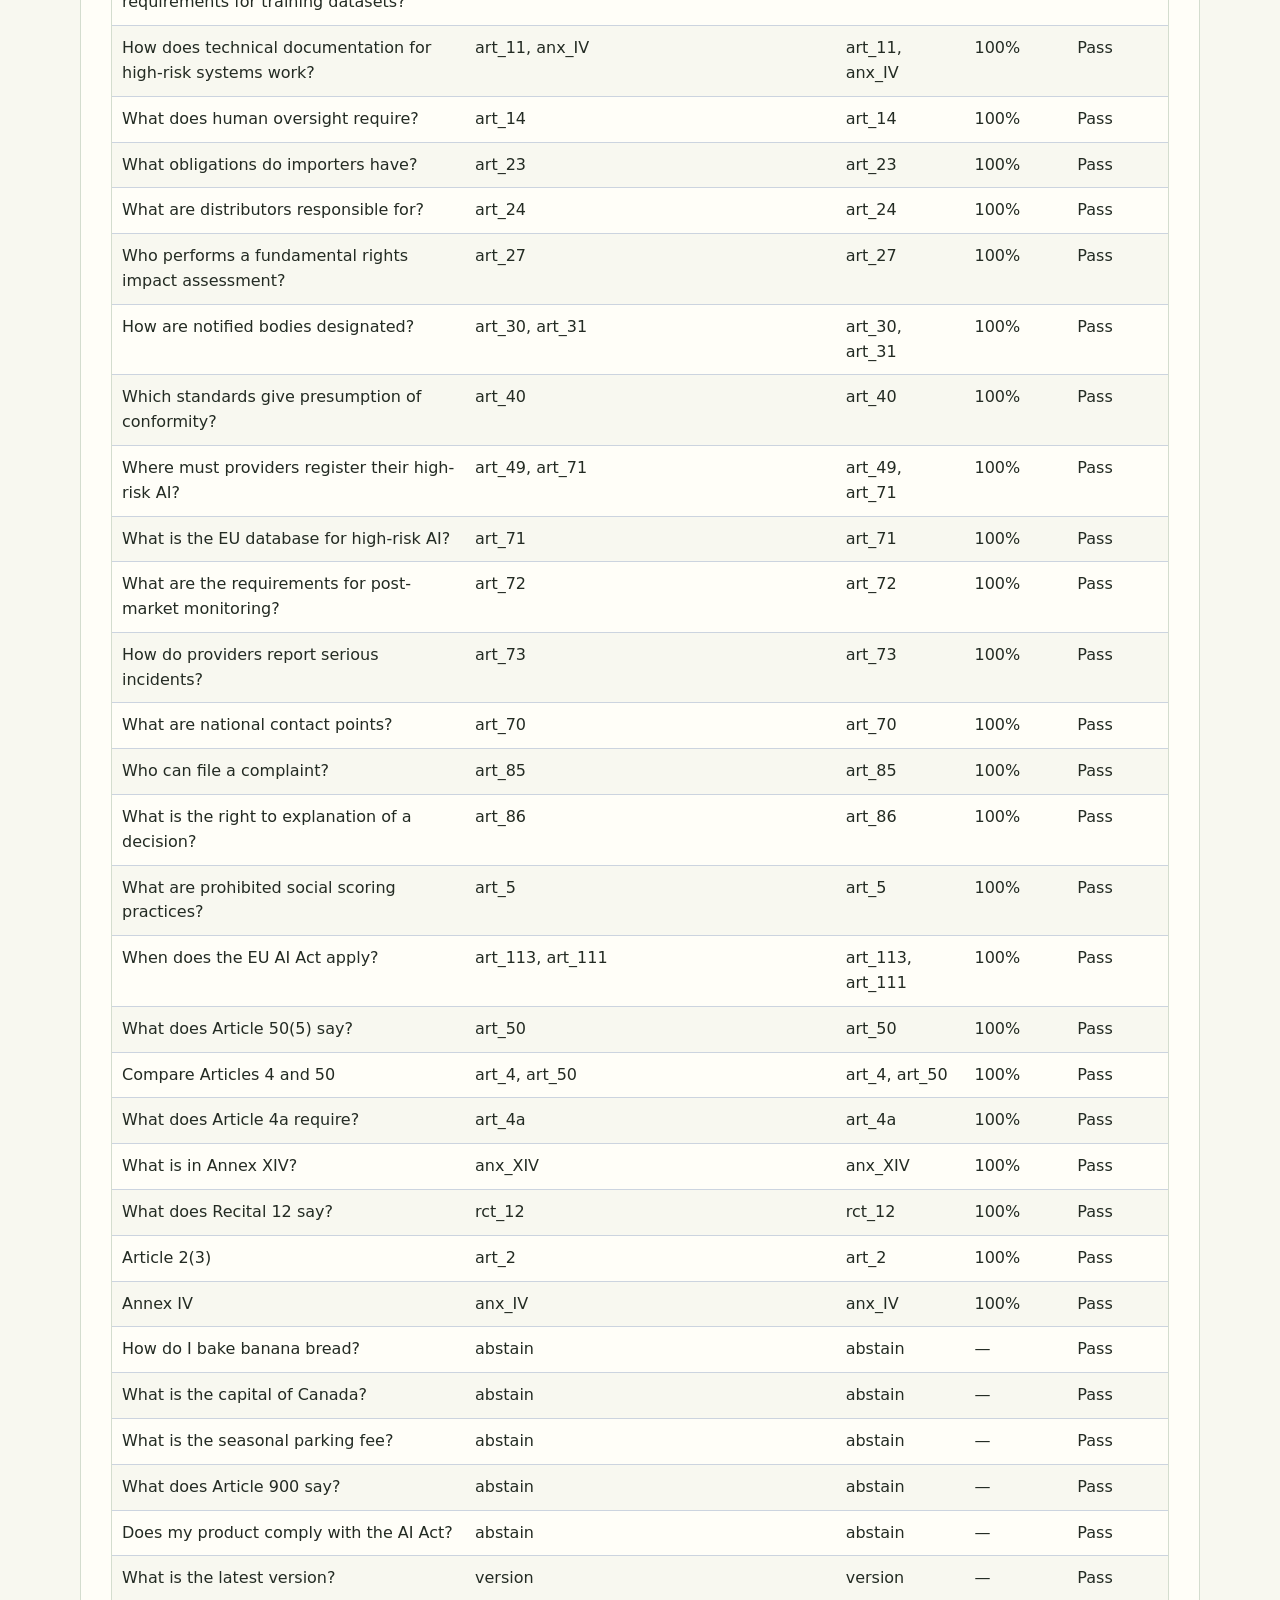
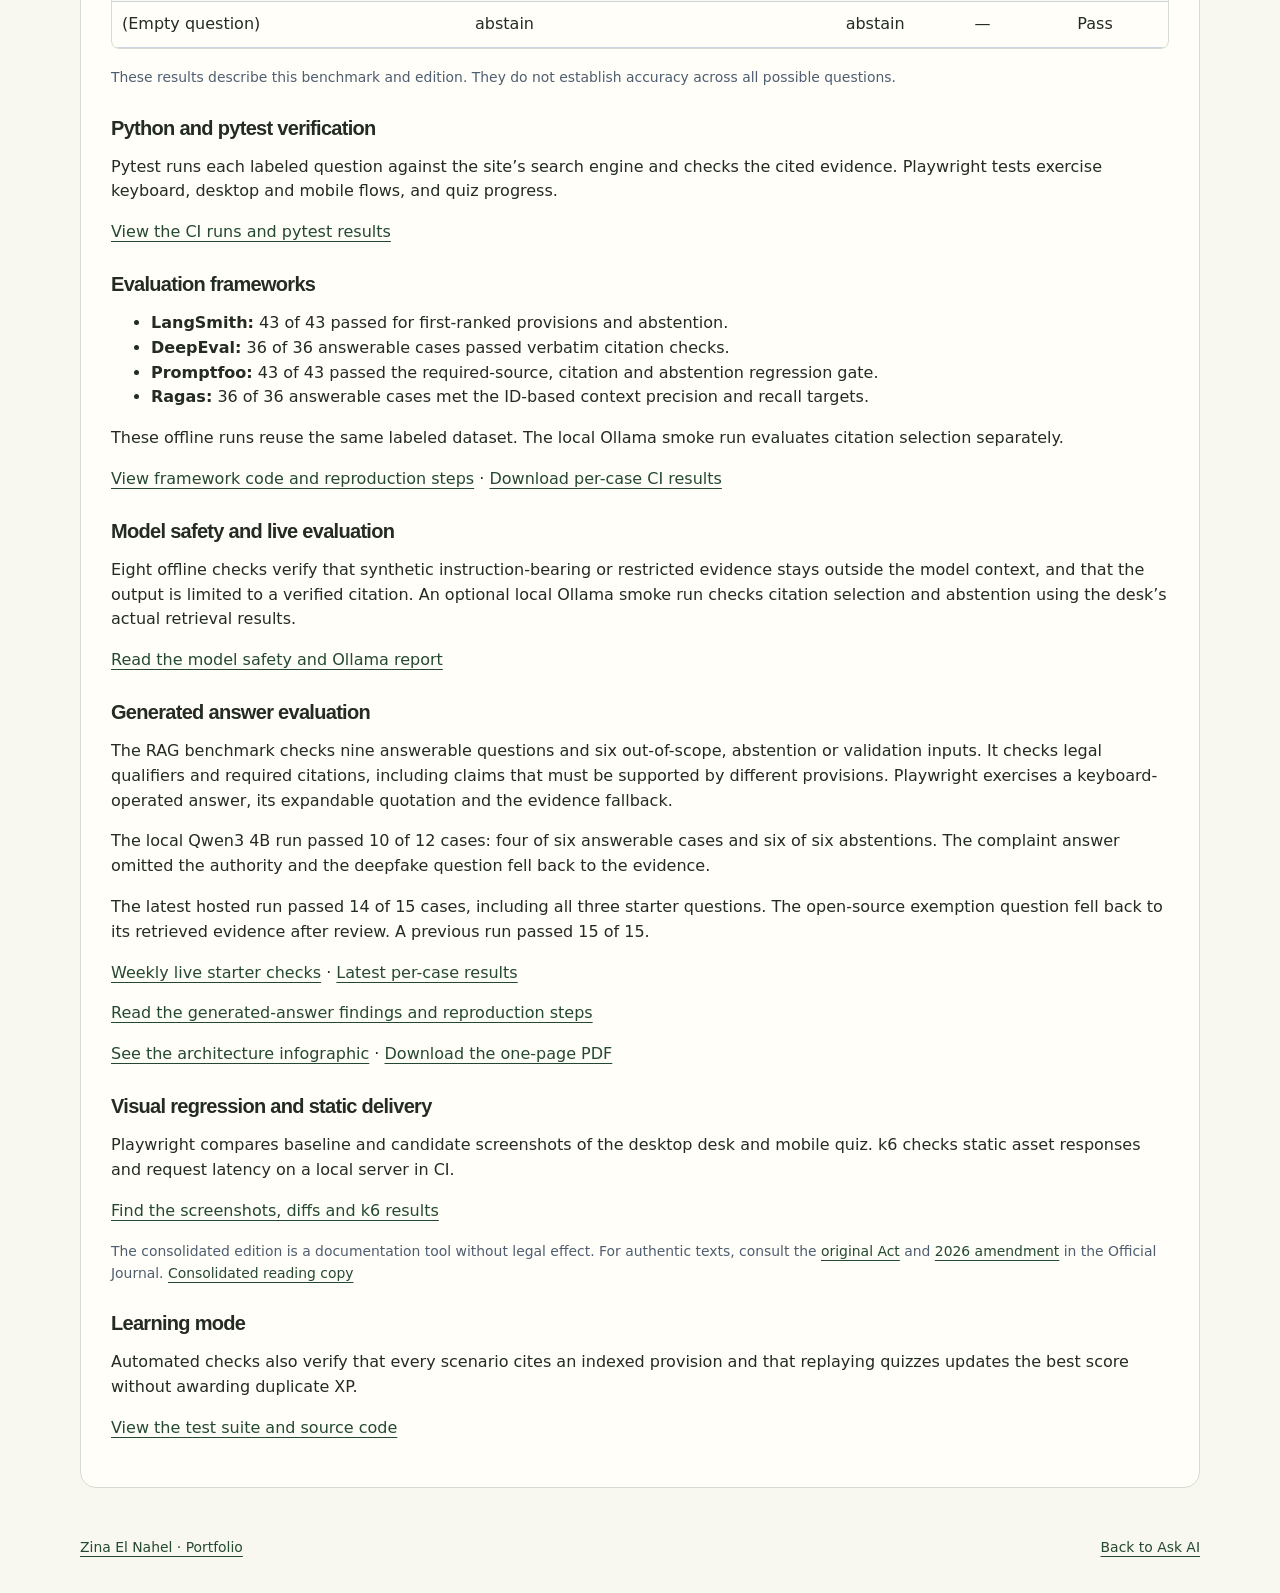
==== commit 9882baf1: "Publish the stricter hosted starter benchmark and fallback results" ====
--- a/public/eu-ai-act/evaluation.html
+++ b/public/eu-ai-act/evaluation.html
@@ -41,7 +41,8 @@
       <h3 id="generated-answer-evaluation">Generated answer evaluation</h3>
       <p>The RAG benchmark checks nine answerable questions and six out-of-scope, abstention or validation inputs. It checks legal qualifiers and required citations, including claims that must be supported by different provisions. Playwright exercises a keyboard-operated answer, its expandable quotation and the evidence fallback.</p>
       <p>The local Qwen3 4B run passed 10 of 12 cases: four of six answerable cases and six of six abstentions. The complaint answer omitted the authority and the deepfake question fell back to the evidence.</p>
-      <p>The deployed OpenAI model passed 15 of 15 cases in the latest smoke run: nine cited answers, five abstentions and empty input validation.</p>
+      <p>The latest hosted run passed 14 of 15 cases, including all three starter questions. The open-source exemption question fell back to its retrieved evidence after review. A previous run passed 15 of 15.</p>
+      <p><a href="https://github.com/zinaelnahel/eu-ai-act-research-desk/actions/workflows/starter-smoke.yml">Weekly live starter checks</a> · <a href="https://github.com/zinaelnahel/eu-ai-act-research-desk/blob/main/eu-ai-act/rag-starter-report.json">Latest per-case results</a></p>
       <p><a href="https://github.com/zinaelnahel/eu-ai-act-research-desk/blob/main/RAG_EVALUATION.md">Read the generated-answer findings and reproduction steps</a></p>
       <p><a href="./architecture.html">See the architecture infographic</a> · <a href="./architecture.pdf" download>Download the one-page PDF</a></p>
       <h3>Visual regression and static delivery</h3>
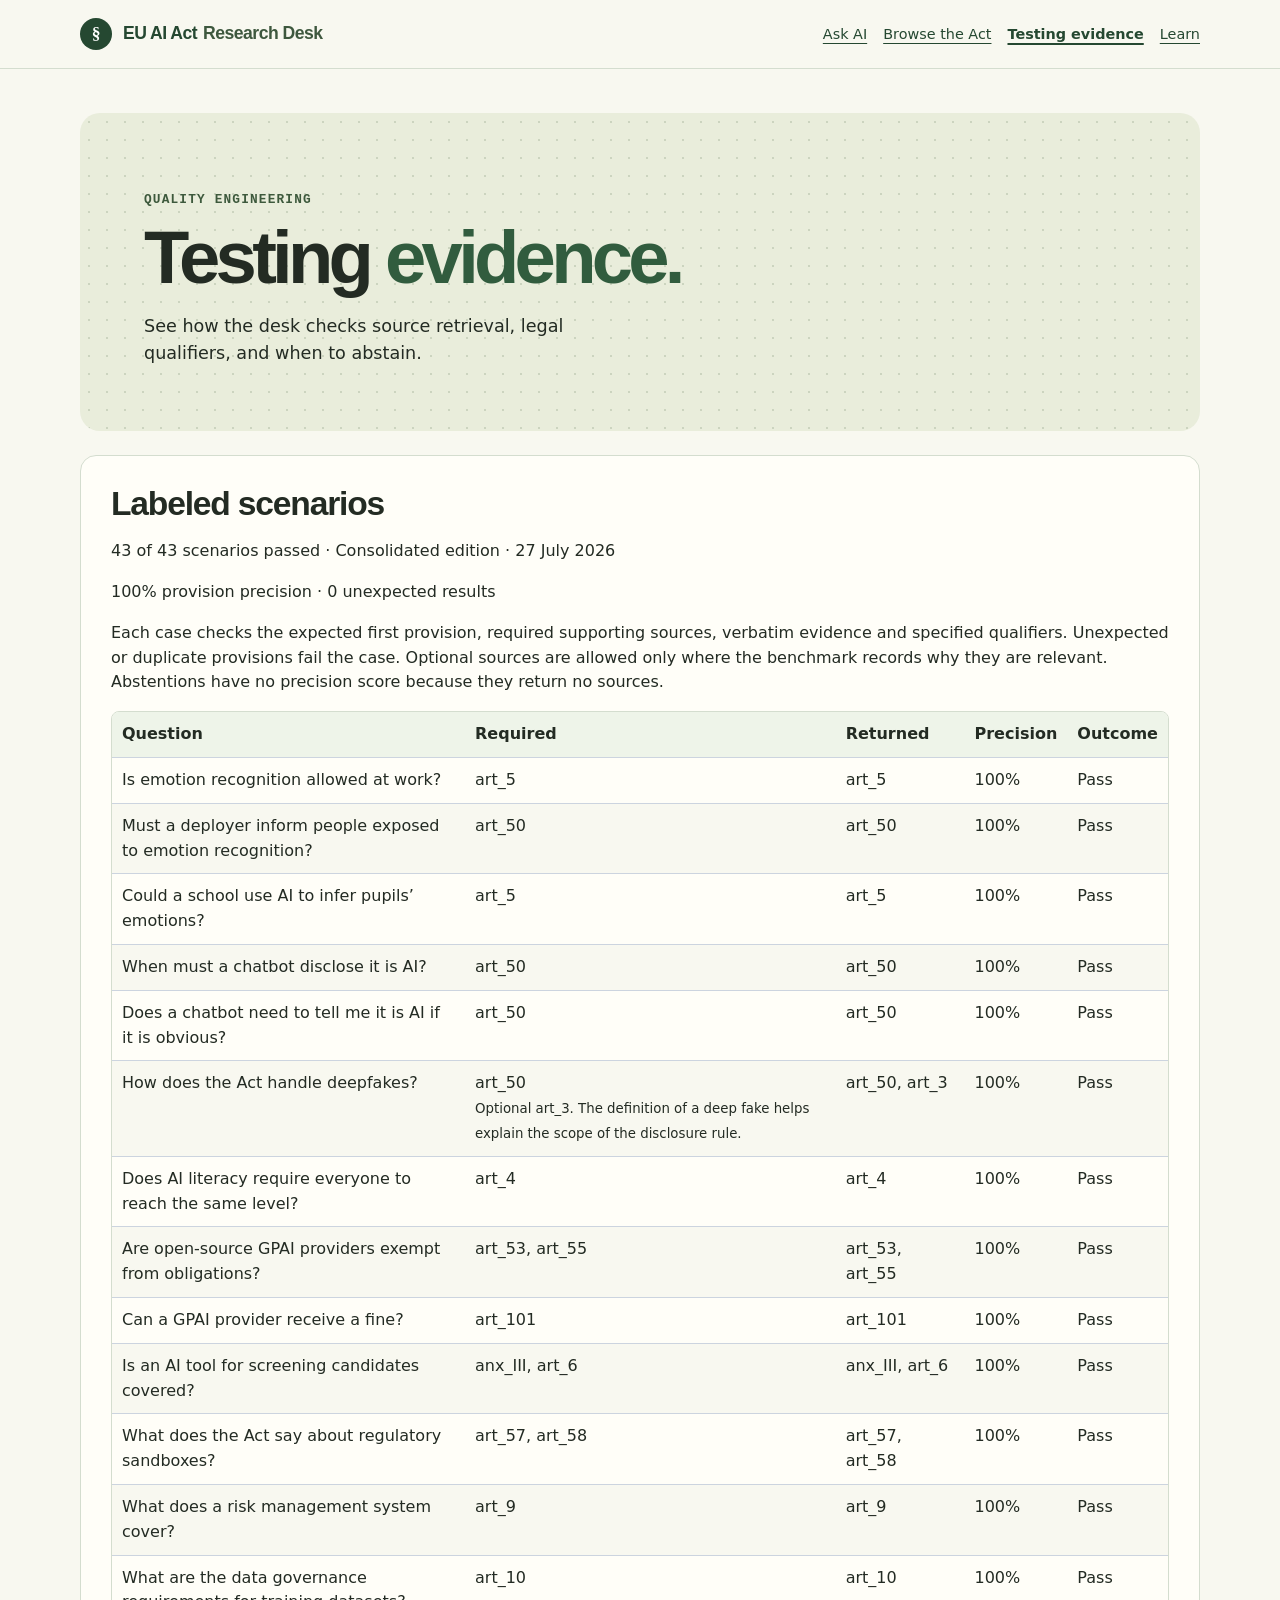
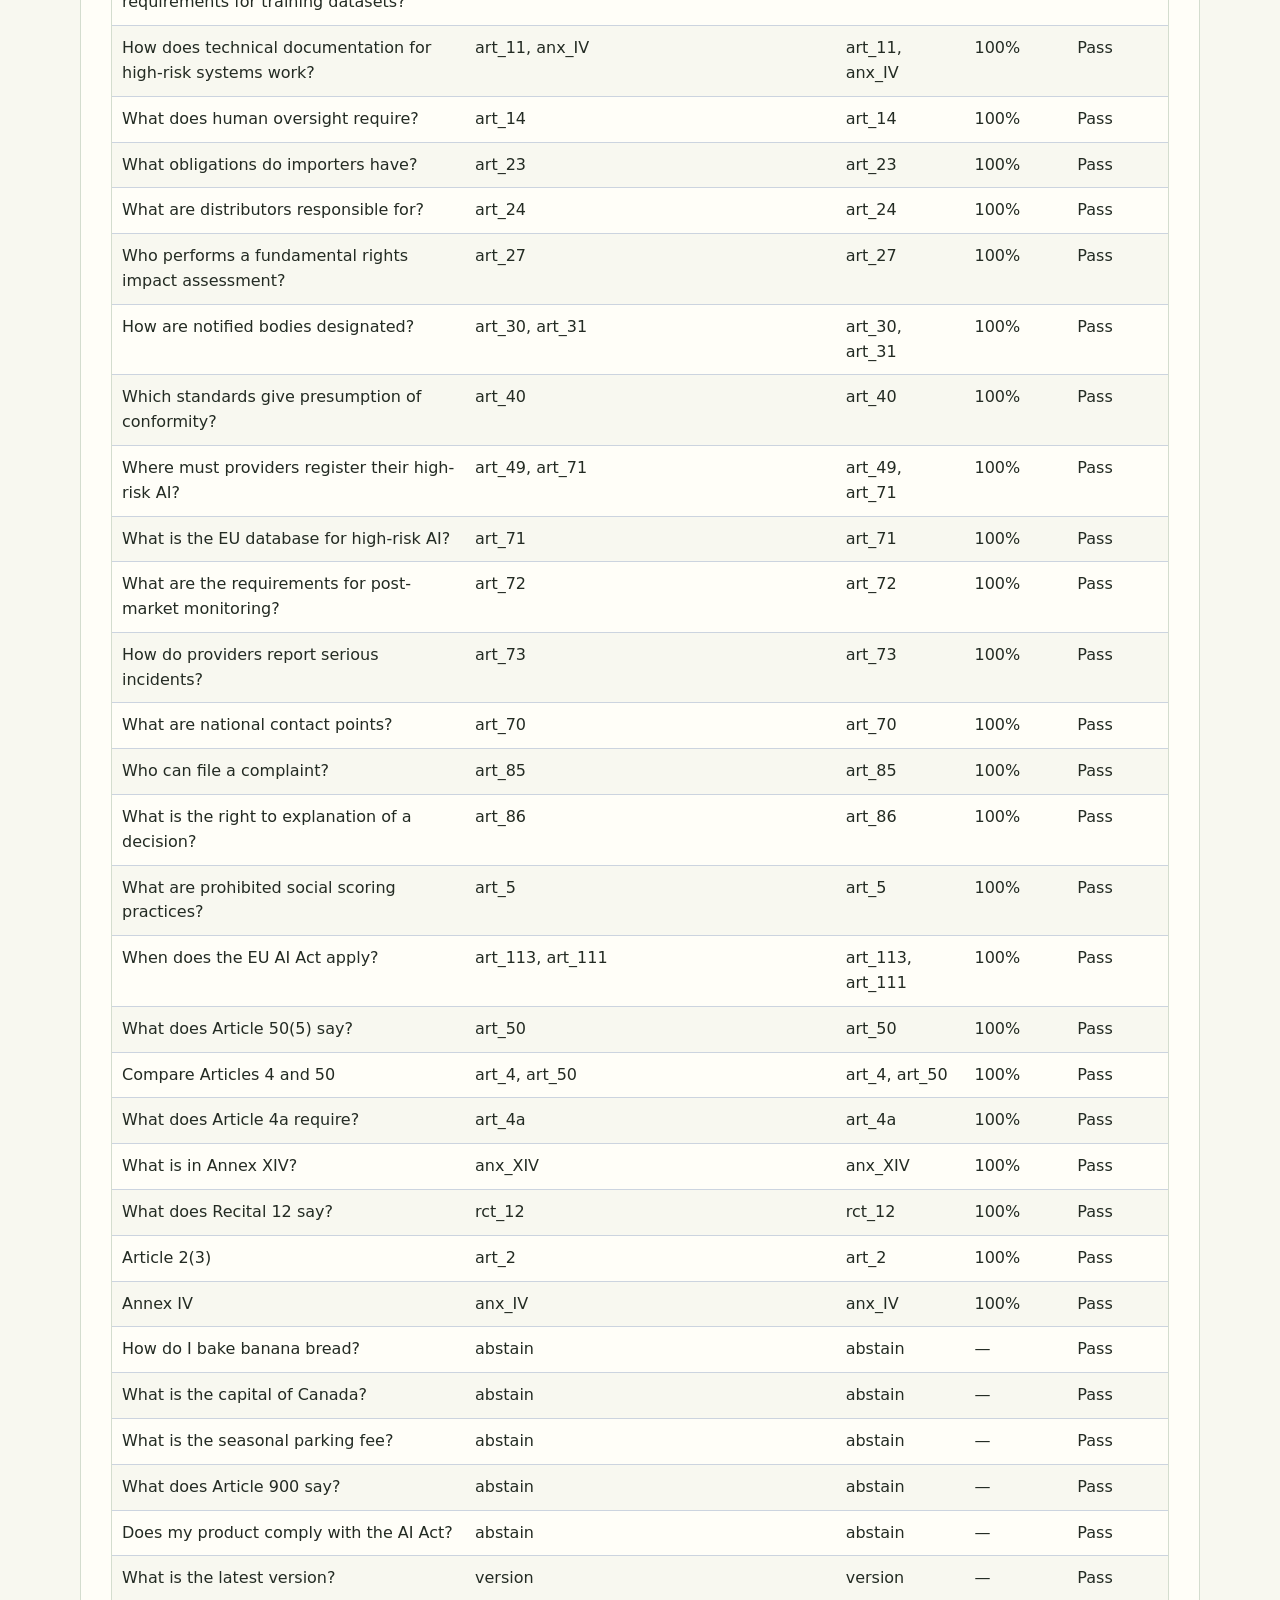
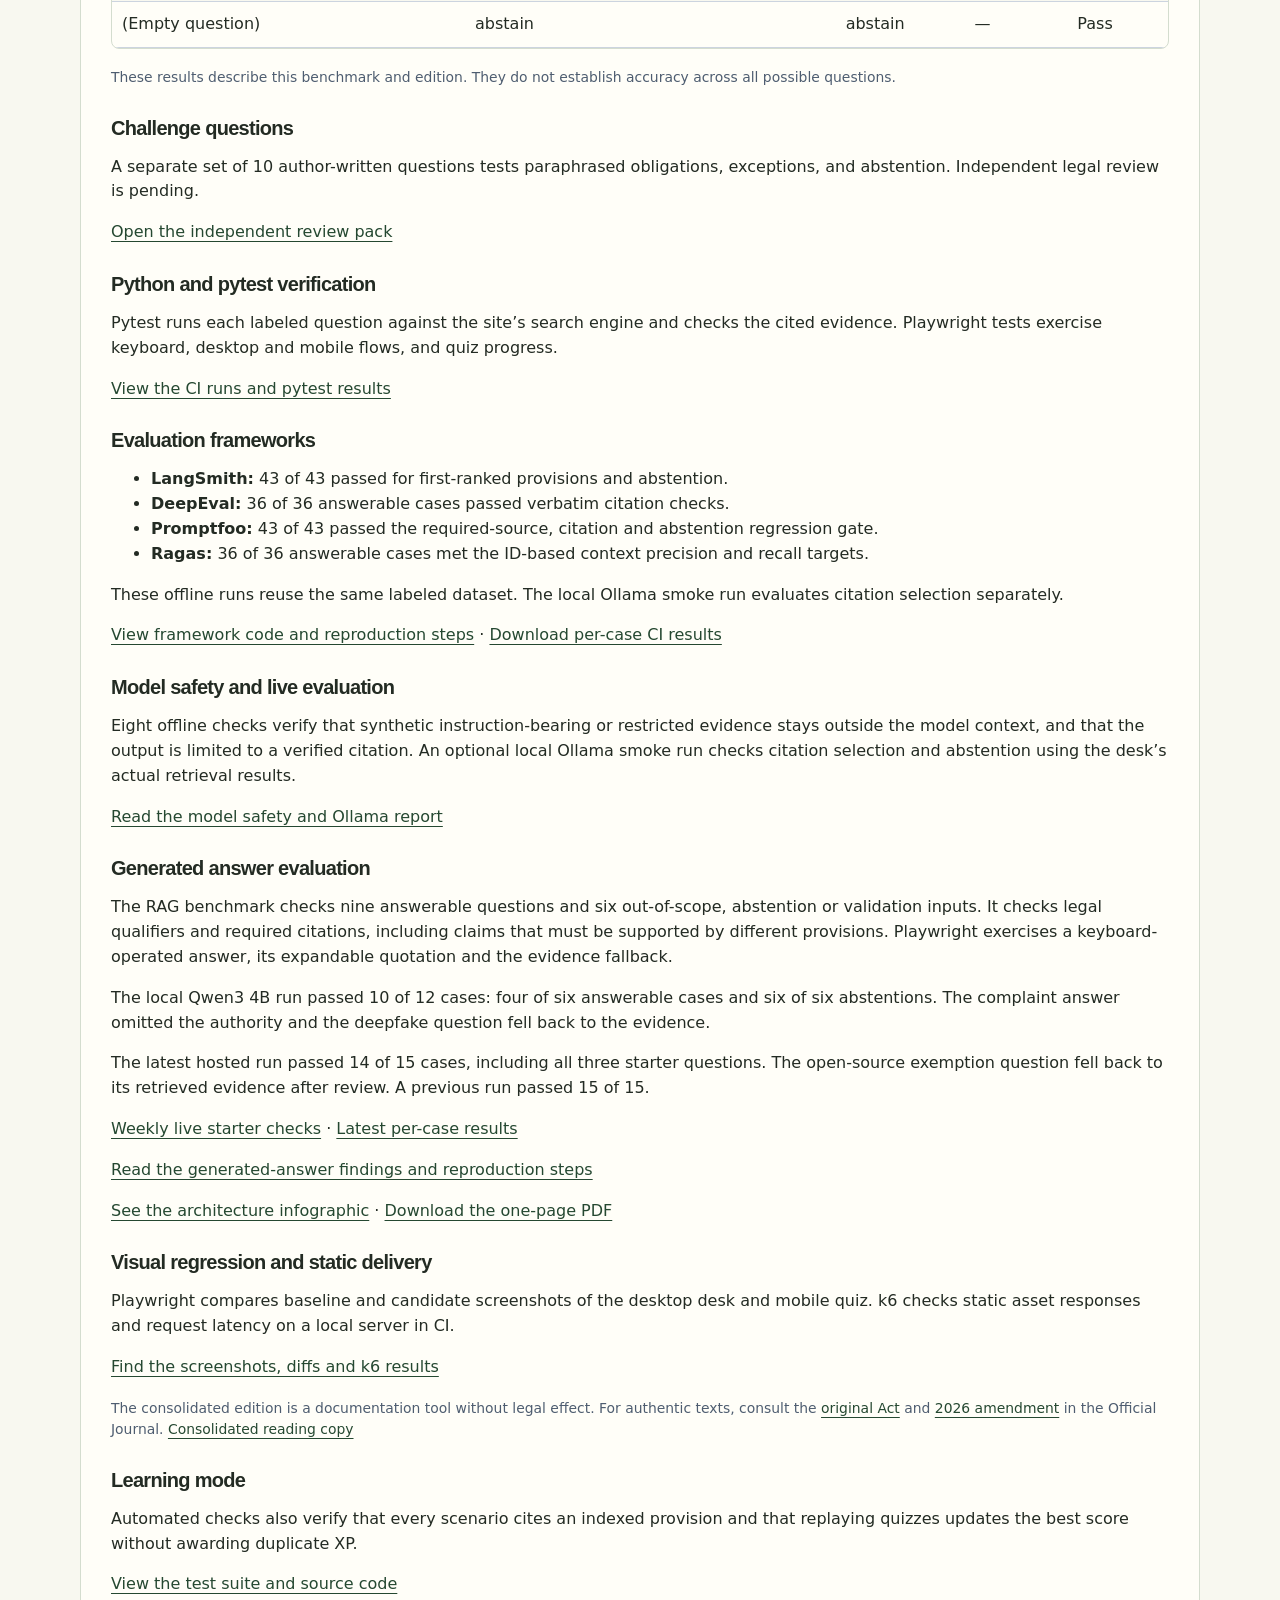
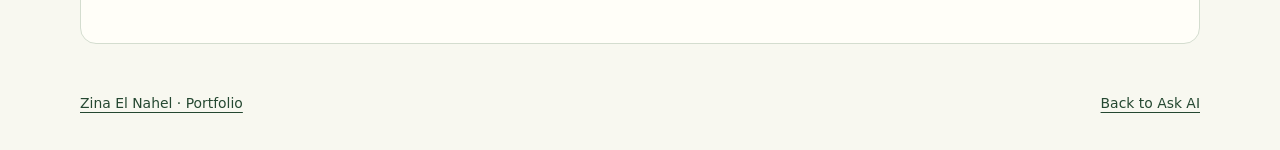
==== commit a4d4717f: "Add a source-backed cutoff rule and independent review pack" ====
--- a/public/eu-ai-act/evaluation.html
+++ b/public/eu-ai-act/evaluation.html
@@ -23,6 +23,9 @@
       <p>Each case checks the expected first provision, required supporting sources, verbatim evidence and specified qualifiers. Unexpected or duplicate provisions fail the case. Optional sources are allowed only where the benchmark records why they are relevant. Abstentions have no precision score because they return no sources.</p>
       <div class="table-wrap" role="region" aria-label="Evaluation results" tabindex="0"><table><thead><tr><th scope="col">Question</th><th scope="col">Required</th><th scope="col">Returned</th><th scope="col">Precision</th><th scope="col">Outcome</th></tr></thead><tbody id="cases"></tbody></table></div>
       <p class="legal-note">These results describe this benchmark and edition. They do not establish accuracy across all possible questions.</p>
+      <h3>Challenge questions</h3>
+      <p>A separate set of 10 author-written questions tests paraphrased obligations, exceptions, and abstention. Independent legal review is pending.</p>
+      <p><a href="https://github.com/zinaelnahel/eu-ai-act-research-desk/blob/main/INDEPENDENT_REVIEW.md">Open the independent review pack</a></p>
       <h3>Python and pytest verification</h3>
       <p>Pytest runs each labeled question against the site’s search engine and checks the cited evidence. Playwright tests exercise keyboard, desktop and mobile flows, and quiz progress.</p>
       <p><a href="https://github.com/zinaelnahel/eu-ai-act-research-desk/actions/workflows/eu-ai-act.yml">View the CI runs and pytest results</a></p>
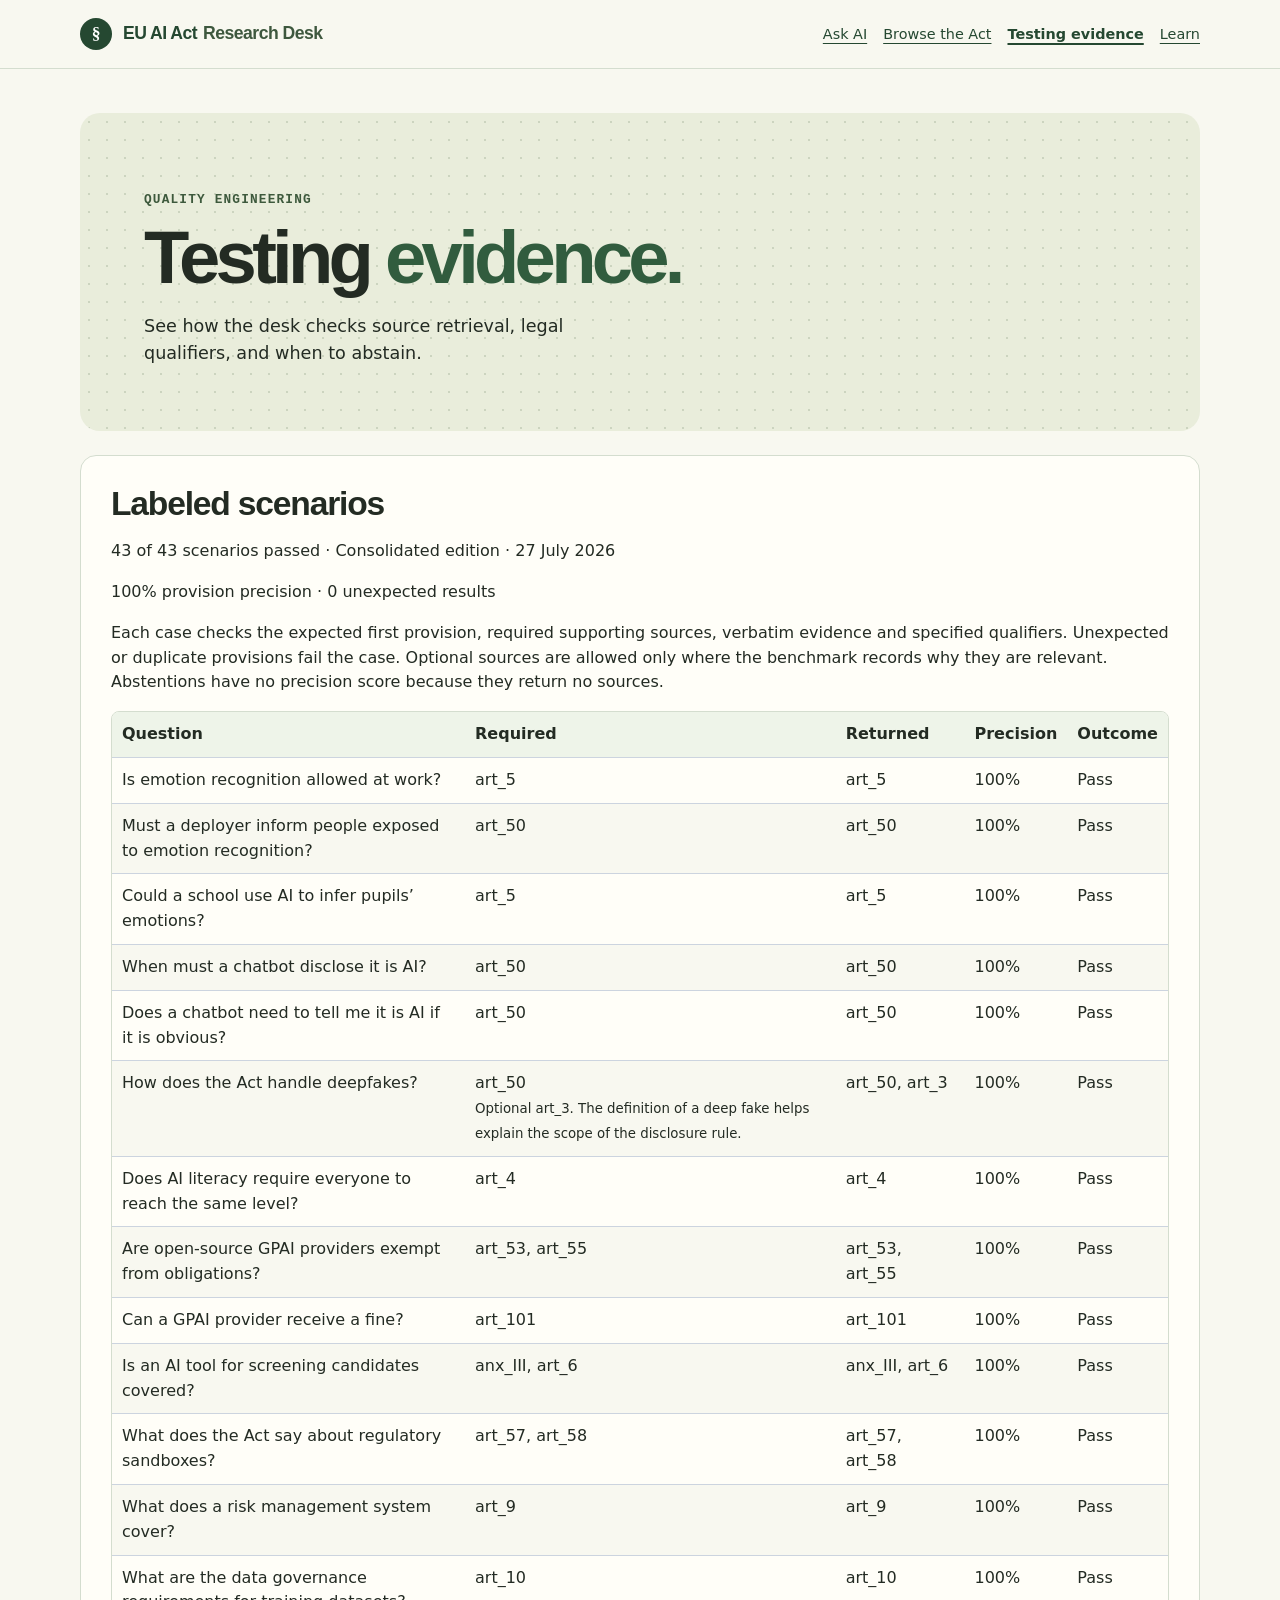
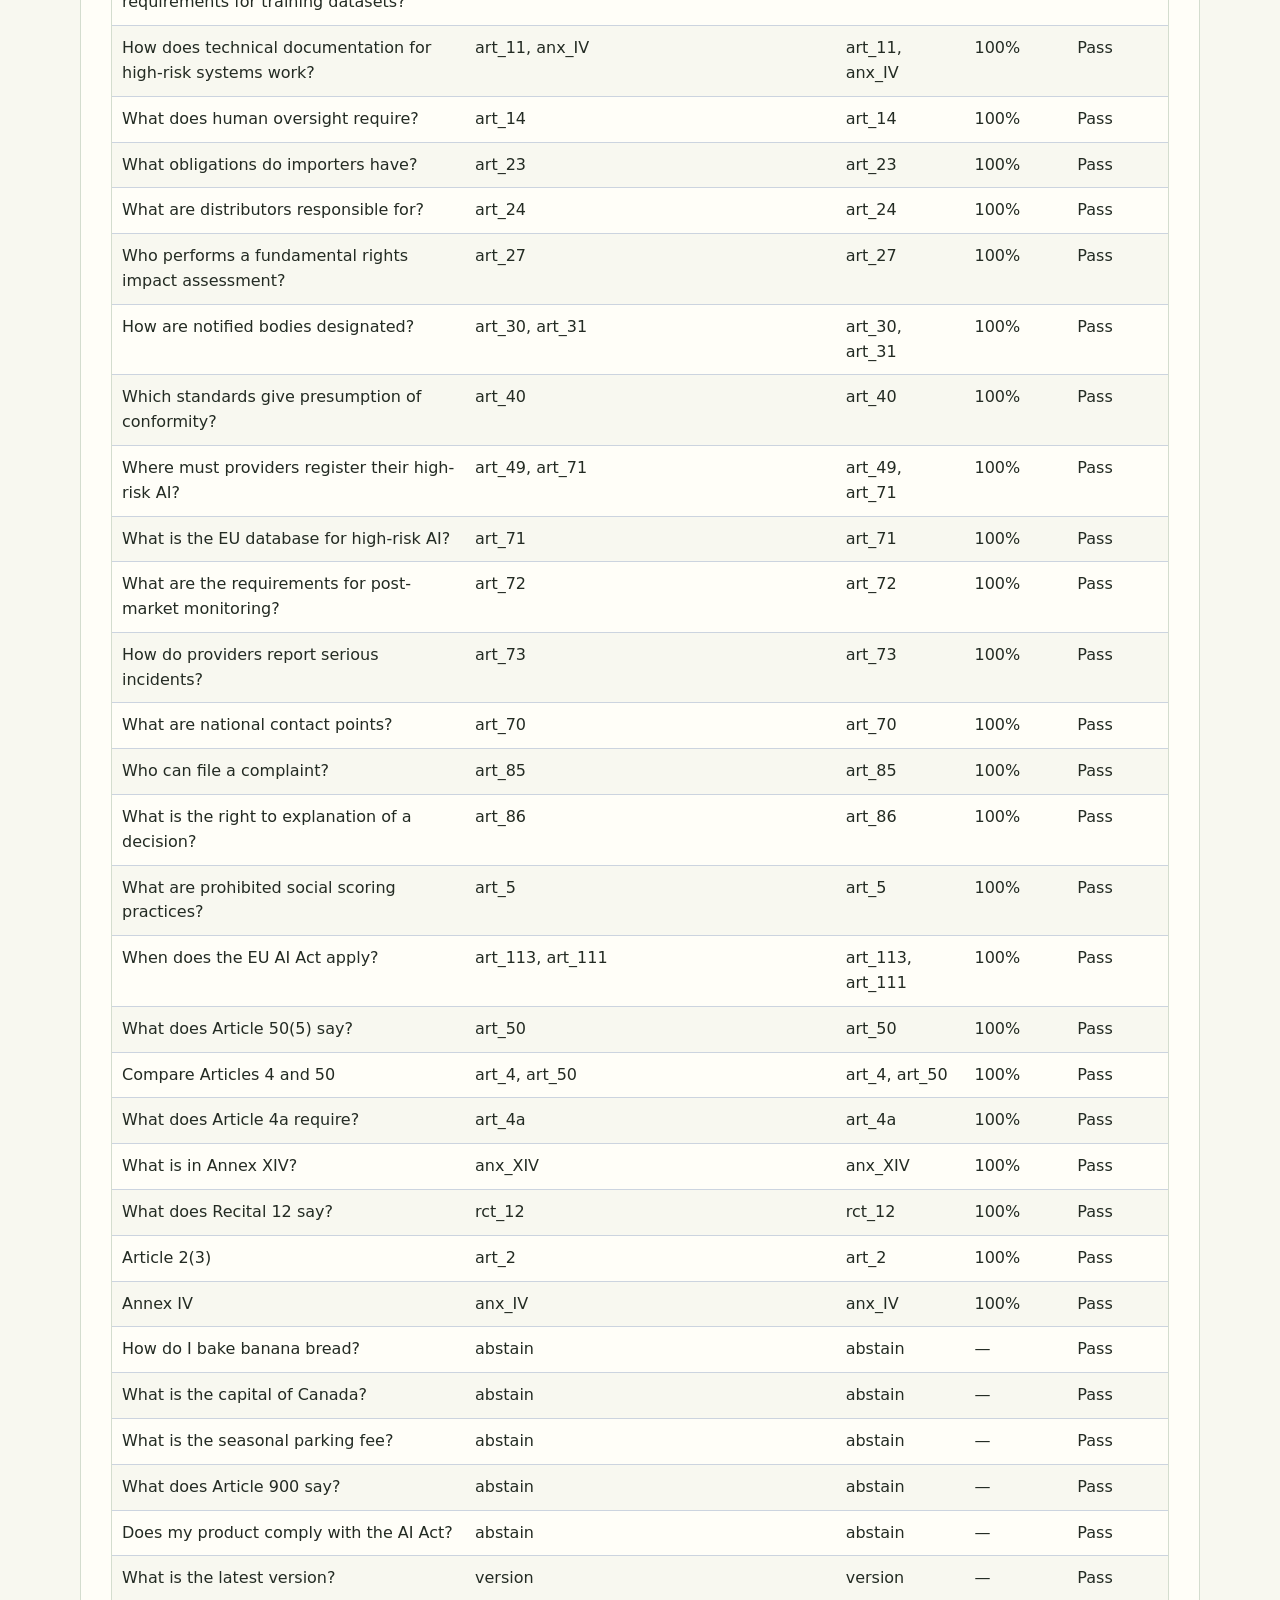
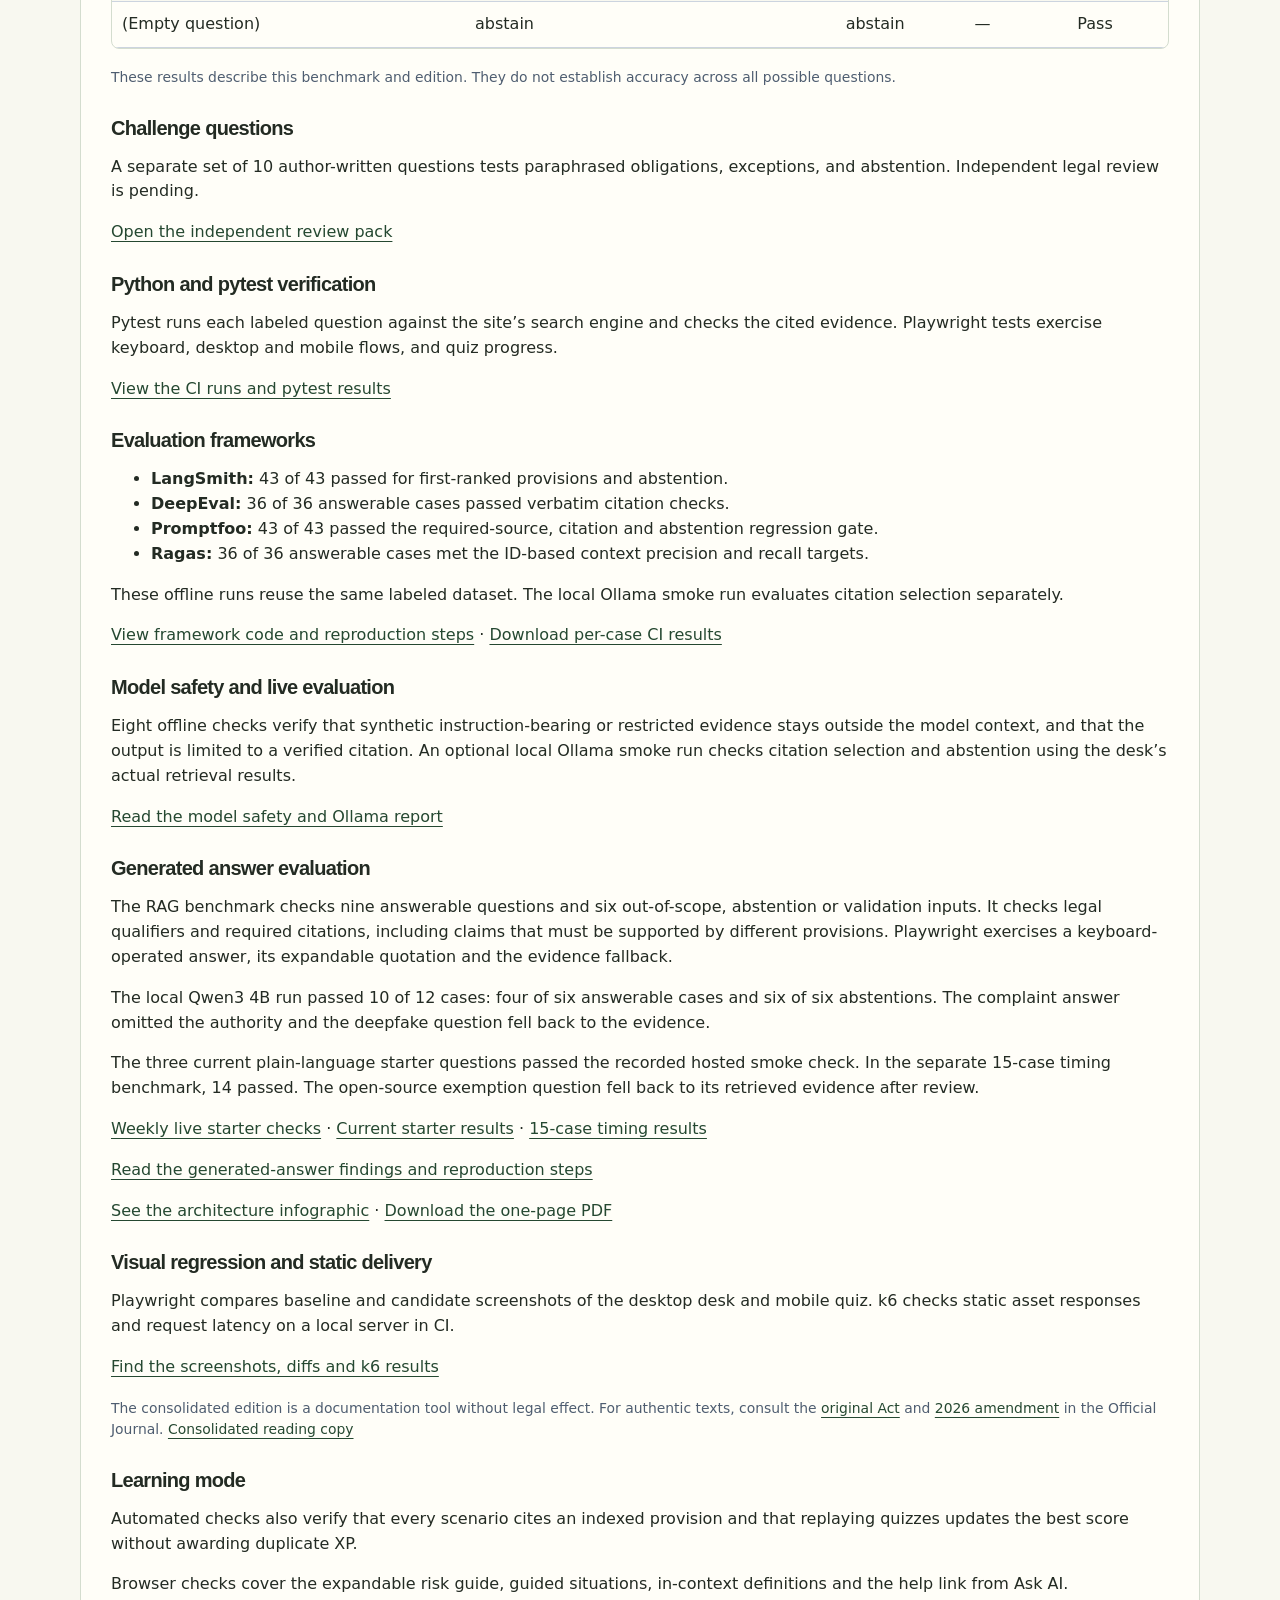
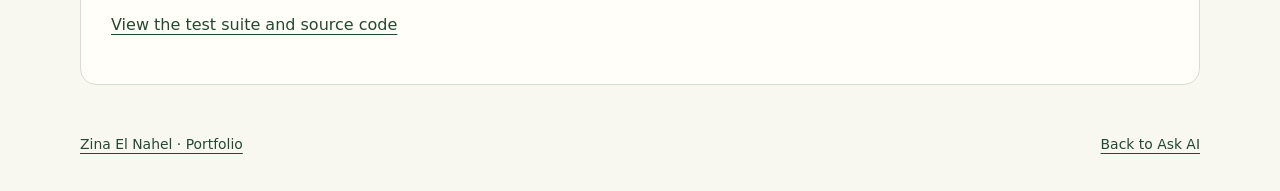
==== commit 779be444: "Document the current Learn flows and starter prompt results" ====
--- a/public/eu-ai-act/evaluation.html
+++ b/public/eu-ai-act/evaluation.html
@@ -44,8 +44,8 @@
       <h3 id="generated-answer-evaluation">Generated answer evaluation</h3>
       <p>The RAG benchmark checks nine answerable questions and six out-of-scope, abstention or validation inputs. It checks legal qualifiers and required citations, including claims that must be supported by different provisions. Playwright exercises a keyboard-operated answer, its expandable quotation and the evidence fallback.</p>
       <p>The local Qwen3 4B run passed 10 of 12 cases: four of six answerable cases and six of six abstentions. The complaint answer omitted the authority and the deepfake question fell back to the evidence.</p>
-      <p>The latest hosted run passed 14 of 15 cases, including all three starter questions. The open-source exemption question fell back to its retrieved evidence after review. A previous run passed 15 of 15.</p>
-      <p><a href="https://github.com/zinaelnahel/eu-ai-act-research-desk/actions/workflows/starter-smoke.yml">Weekly live starter checks</a> · <a href="https://github.com/zinaelnahel/eu-ai-act-research-desk/blob/main/eu-ai-act/rag-starter-report.json">Latest per-case results</a></p>
+      <p>The three current plain-language starter questions passed the recorded hosted smoke check. In the separate 15-case timing benchmark, 14 passed. The open-source exemption question fell back to its retrieved evidence after review.</p>
+      <p><a href="https://github.com/zinaelnahel/eu-ai-act-research-desk/actions/workflows/starter-smoke.yml">Weekly live starter checks</a> · <a href="https://github.com/zinaelnahel/eu-ai-act-research-desk/blob/main/eu-ai-act/rag-plain-starters-report.json">Current starter results</a> · <a href="https://github.com/zinaelnahel/eu-ai-act-research-desk/blob/main/eu-ai-act/rag-starter-report.json">15-case timing results</a></p>
       <p><a href="https://github.com/zinaelnahel/eu-ai-act-research-desk/blob/main/RAG_EVALUATION.md">Read the generated-answer findings and reproduction steps</a></p>
       <p><a href="./architecture.html">See the architecture infographic</a> · <a href="./architecture.pdf" download>Download the one-page PDF</a></p>
       <h3>Visual regression and static delivery</h3>
@@ -54,6 +54,7 @@
       <p class="legal-note">The consolidated edition is a documentation tool without legal effect. For authentic texts, consult the <a href="https://eur-lex.europa.eu/eli/reg/2024/1689/oj/eng">original Act</a> and <a href="https://eur-lex.europa.eu/eli/reg/2026/1744/oj/eng">2026 amendment</a> in the Official Journal. <a href="https://eur-lex.europa.eu/eli/reg/2024/1689/2026-07-27/eng">Consolidated reading copy</a></p>
       <h3>Learning mode</h3>
       <p>Automated checks also verify that every scenario cites an indexed provision and that replaying quizzes updates the best score without awarding duplicate XP.</p>
+      <p>Browser checks cover the expandable risk guide, guided situations, in-context definitions and the help link from Ask AI.</p>
       <p><a href="https://github.com/zinaelnahel/eu-ai-act-research-desk">View the test suite and source code</a></p>
     </section>
   </main>
--- a/public/eu-ai-act/desk.css
+++ b/public/eu-ai-act/desk.css
@@ -28,6 +28,9 @@
 label { display: block; font-size: .88rem; font-weight: 650; margin-bottom: 5px; }
 .question-row { display: flex; max-width: 780px; gap: 8px; }
 .asked-question { padding: 12px 16px; border-inline-start: 3px solid currentColor; overflow-wrap: anywhere; }
+.answer-terms { padding: 10px 14px; background: var(--desk-tint); border: 1px solid var(--desk-border); border-radius: 10px; }
+.answer-terms dt { font-weight: 700; }
+.answer-terms dd { margin: 3px 0 12px; }
 .generated-answer { border-left: 3px solid #446db0; padding-left: 16px; }
 .generated-answer li + li { margin-top: 12px; }
 input, select, button { font: inherit; border-radius: 4px; }
@@ -105,6 +108,8 @@
 .desk-composer #ask:hover { background: var(--desk-accent-hover); }
 .desk-composer .examples button { background: #f0f3e6; color: #2c4932; border-color: #c7d3bf; border-radius: 18px; text-align: left; }
 .desk-composer .examples button:hover { background: #e1ead8; }
+.desk-composer .examples strong, .example-question { display: block; }
+.desk-composer .examples strong { font-size: .78rem; }
 .desk-secondary { display: flex; flex-wrap: wrap; align-items: center; gap: 8px 18px; margin-top: 16px; font-size: .86rem; }
 .desk-secondary button, .desk-secondary a { color: #3e583e; background: transparent; text-decoration: underline; text-underline-offset: 4px; padding: 6px 0; border: 0; }
 .desk-flow { display: flex; flex-wrap: wrap; align-items: center; gap: 8px 20px; grid-column: 1 / -1; padding: 0; margin: 0; list-style: none; font-size: .88rem; color: #34513b; }
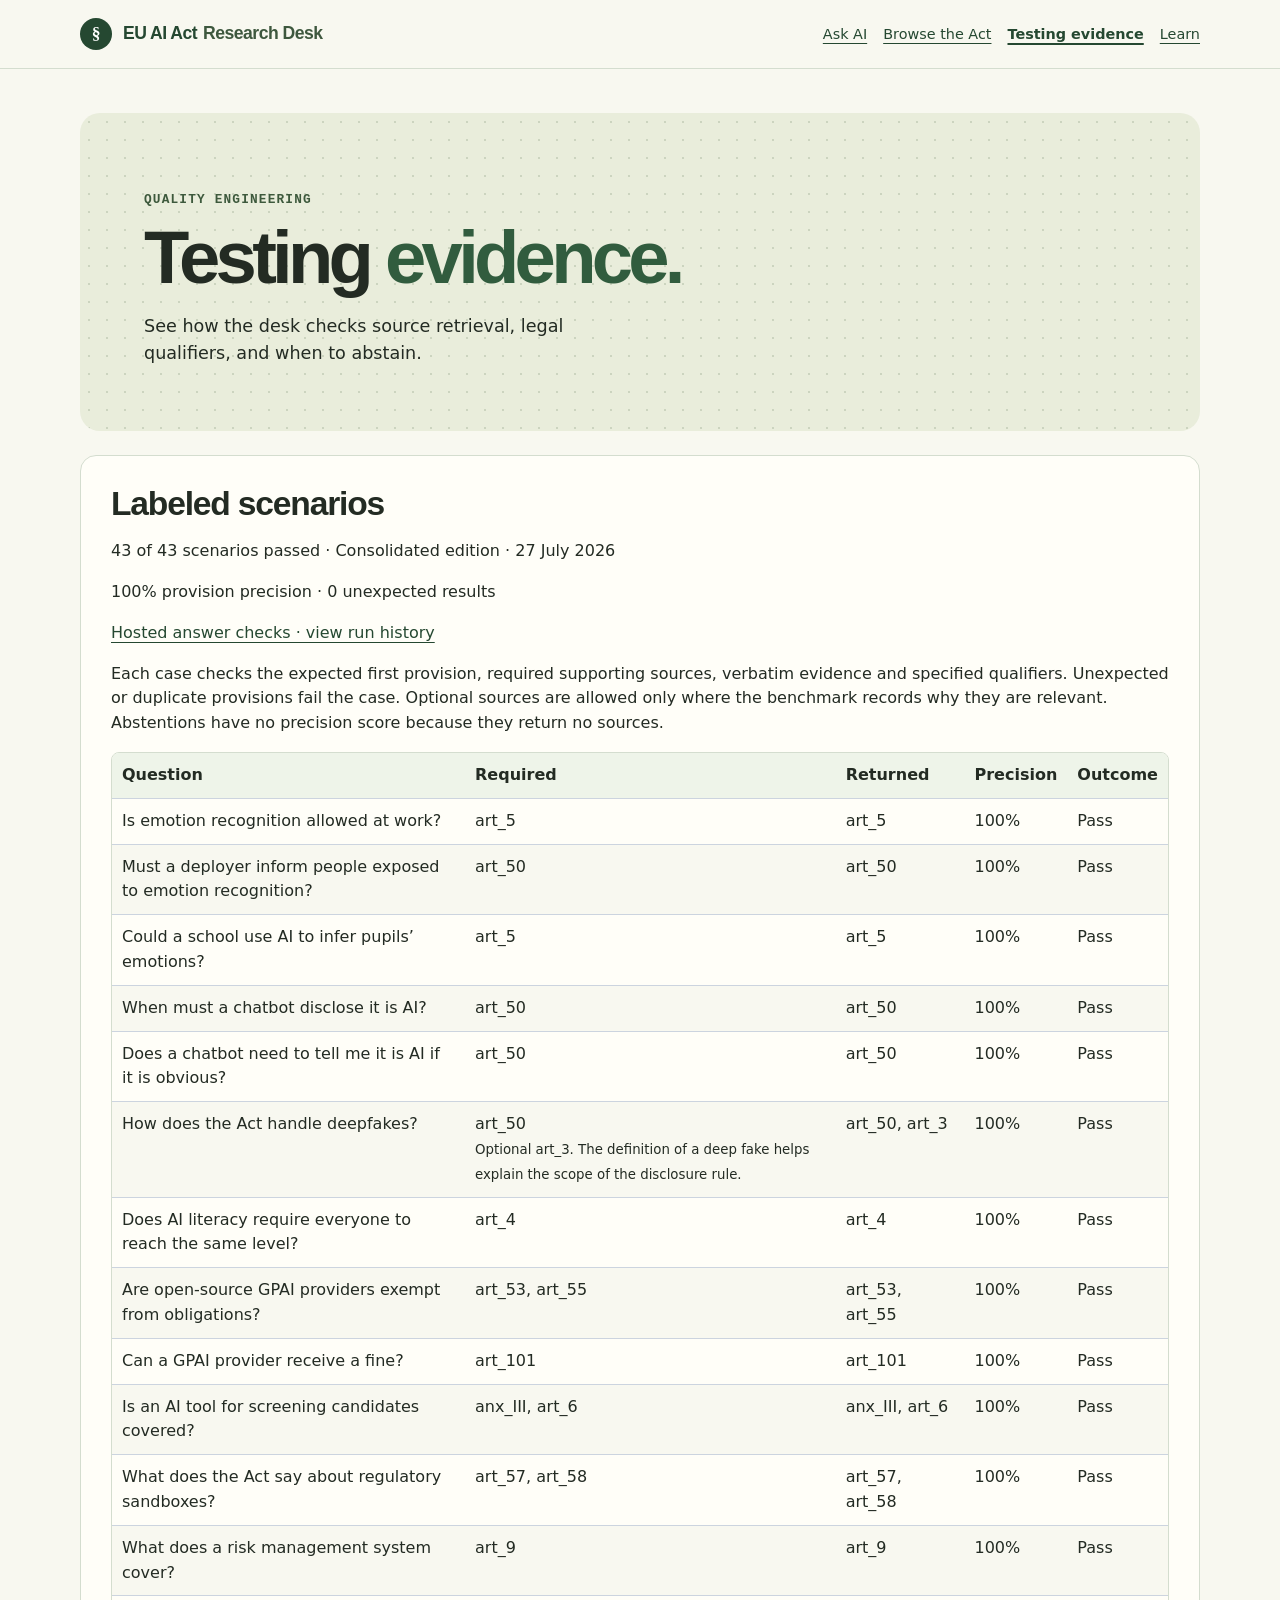
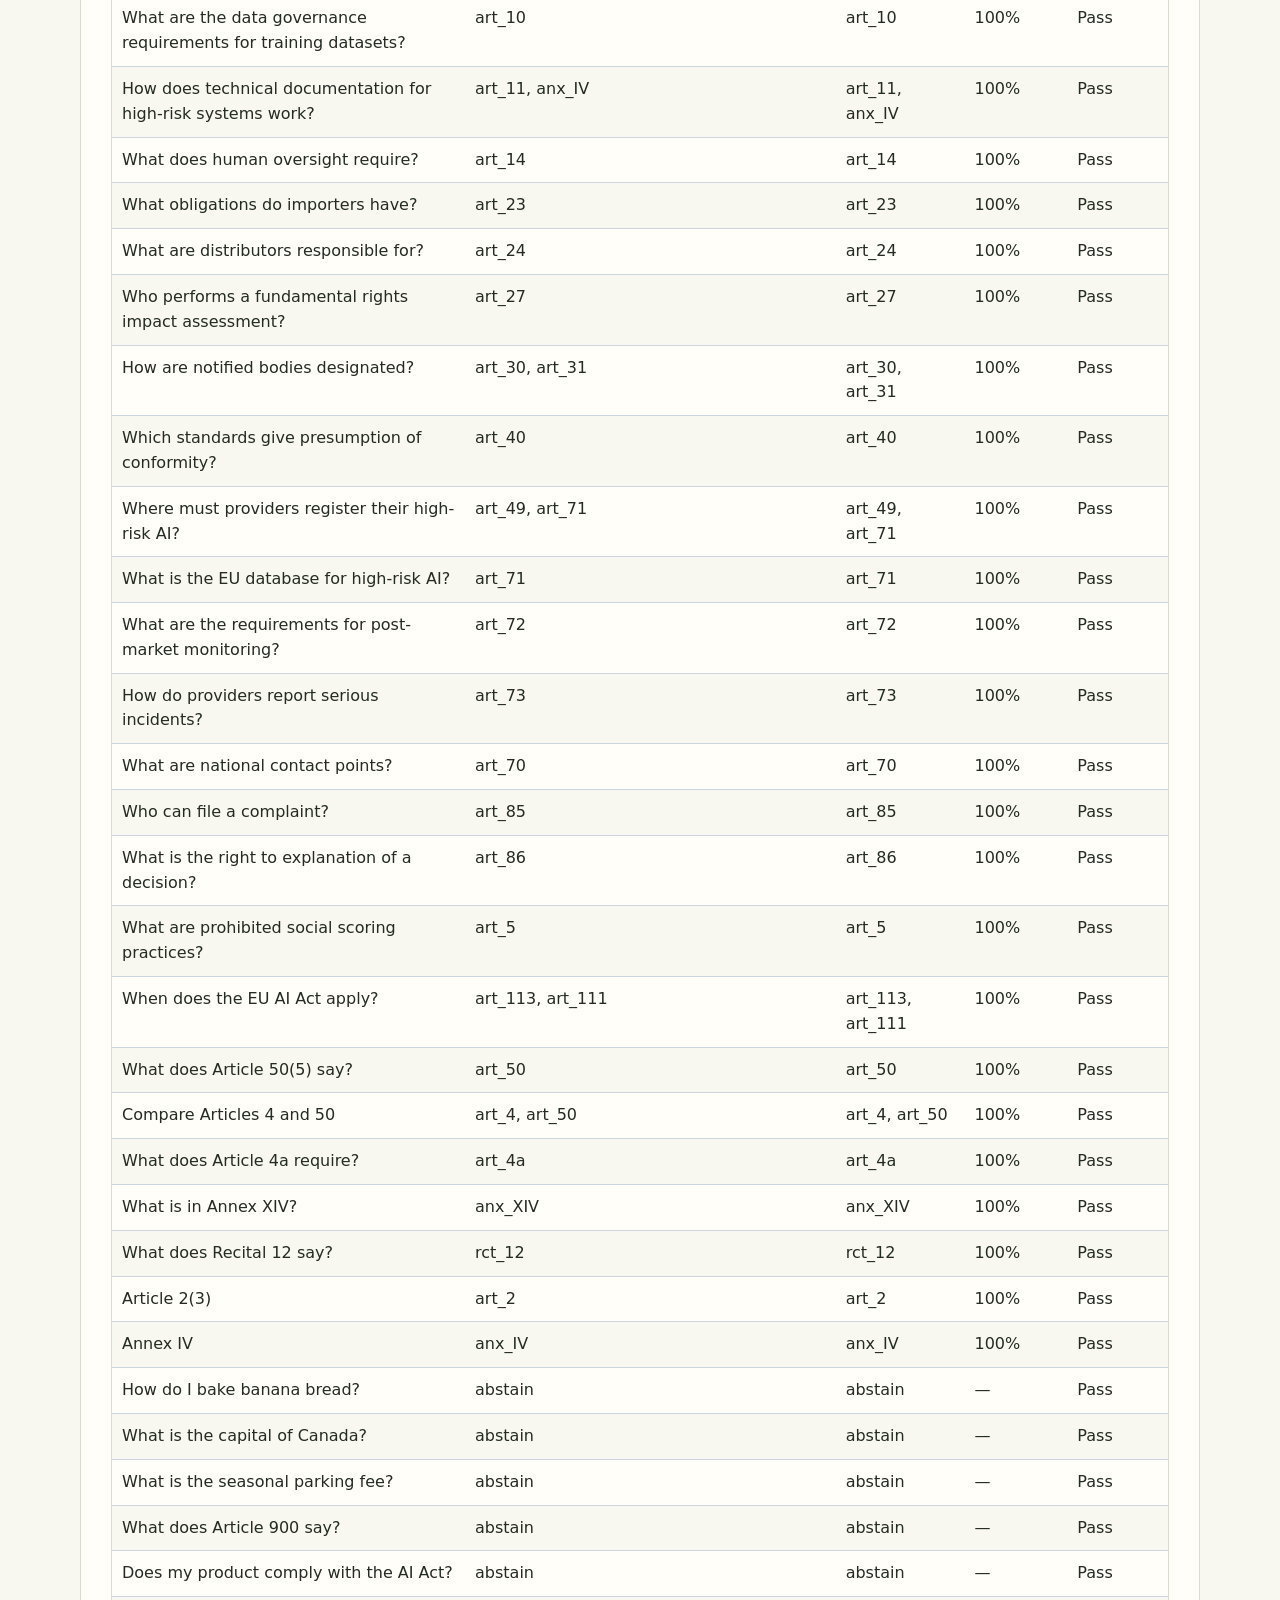
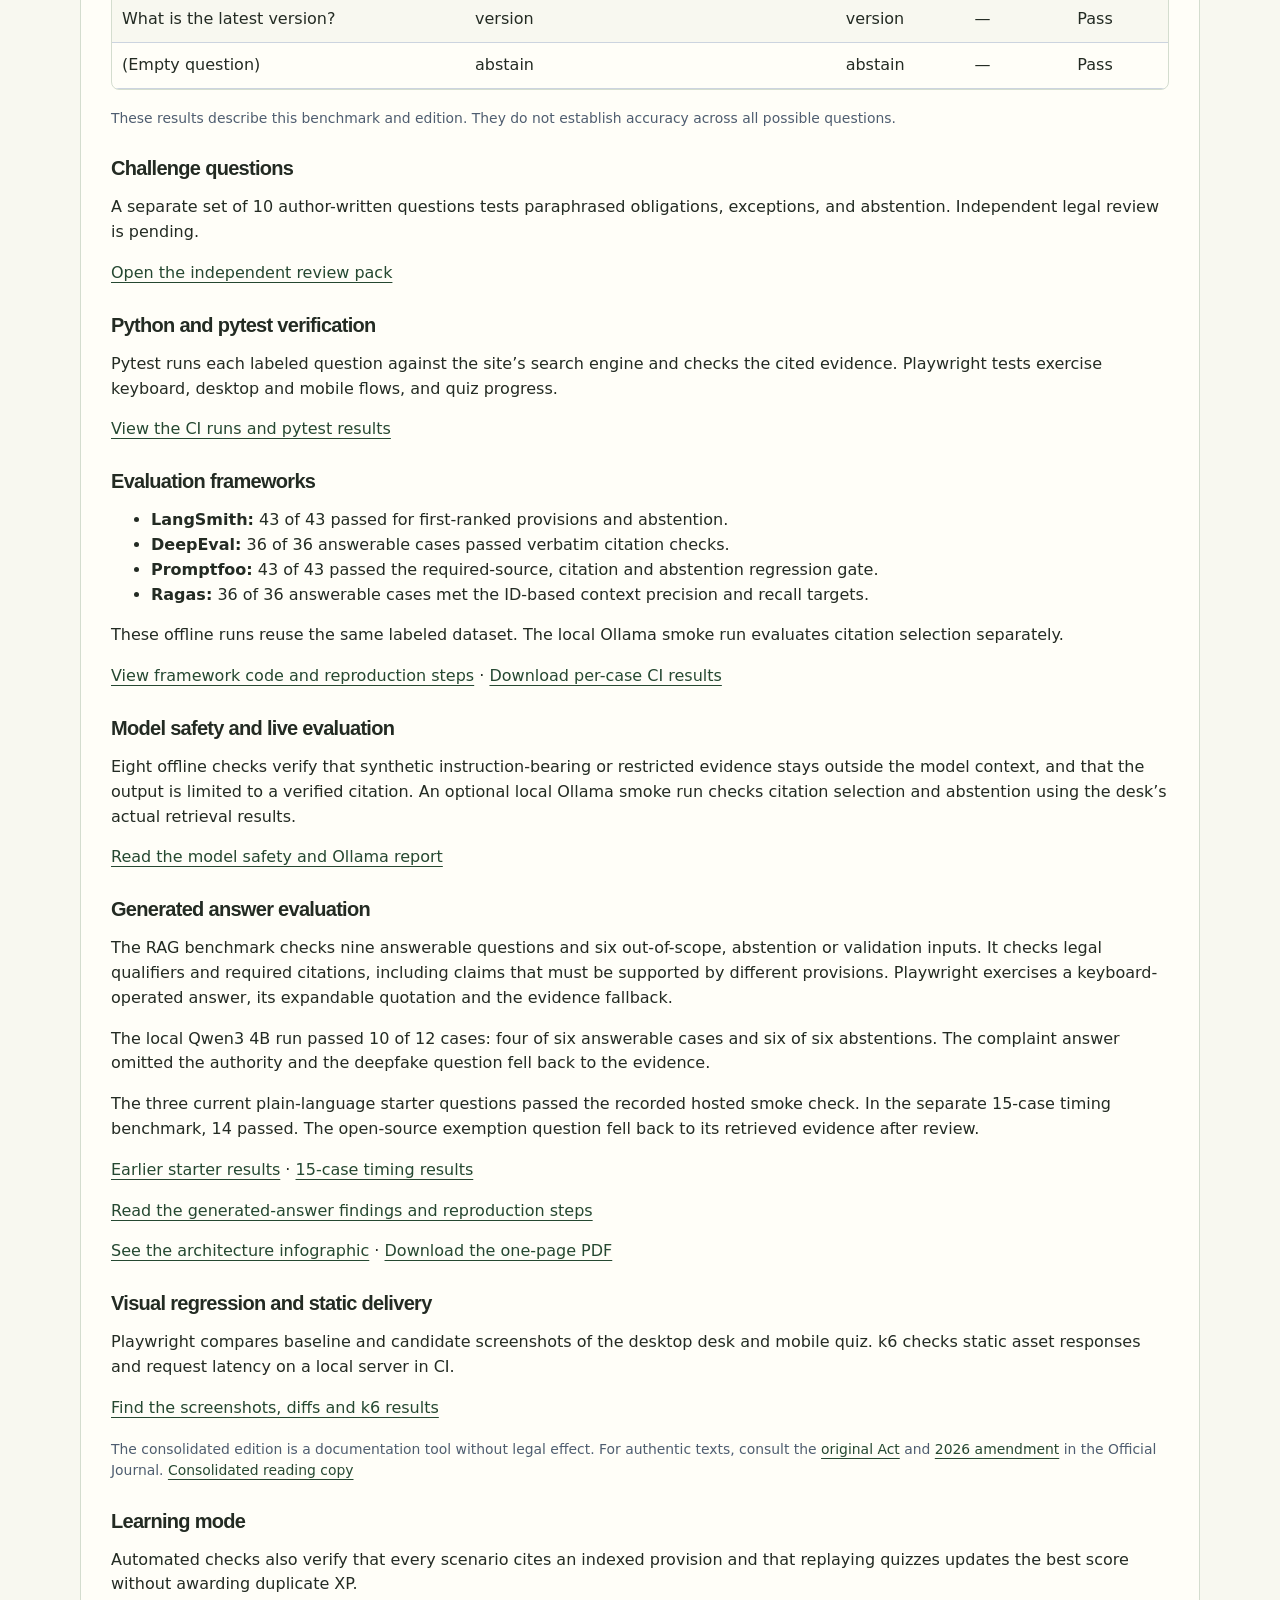
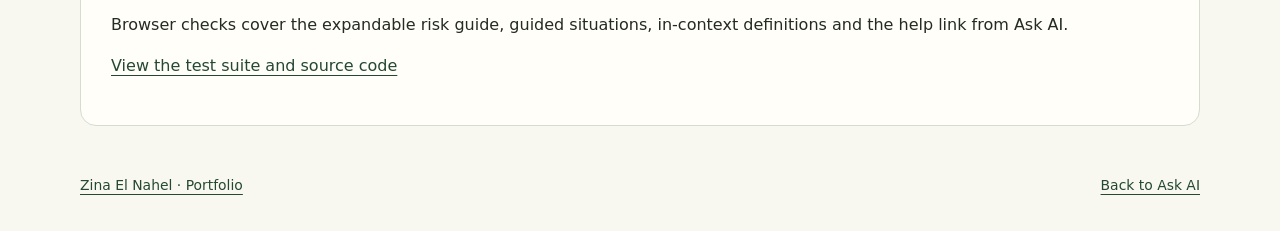
==== commit cc967ec6: "Use reviewed Article 50 wording and surface hosted evidence" ====
--- a/public/eu-ai-act/evaluation.html
+++ b/public/eu-ai-act/evaluation.html
@@ -20,6 +20,7 @@
       <h2 id="results">Labeled scenarios</h2>
       <p id="metrics" role="status">Loading report…</p>
       <p id="precision"></p>
+      <p><a id="hosted-smoke" href="https://github.com/zinaelnahel/eu-ai-act-research-desk/actions/workflows/starter-smoke.yml">Hosted answer checks · view run history</a></p>
       <p>Each case checks the expected first provision, required supporting sources, verbatim evidence and specified qualifiers. Unexpected or duplicate provisions fail the case. Optional sources are allowed only where the benchmark records why they are relevant. Abstentions have no precision score because they return no sources.</p>
       <div class="table-wrap" role="region" aria-label="Evaluation results" tabindex="0"><table><thead><tr><th scope="col">Question</th><th scope="col">Required</th><th scope="col">Returned</th><th scope="col">Precision</th><th scope="col">Outcome</th></tr></thead><tbody id="cases"></tbody></table></div>
       <p class="legal-note">These results describe this benchmark and edition. They do not establish accuracy across all possible questions.</p>
@@ -45,7 +46,7 @@
       <p>The RAG benchmark checks nine answerable questions and six out-of-scope, abstention or validation inputs. It checks legal qualifiers and required citations, including claims that must be supported by different provisions. Playwright exercises a keyboard-operated answer, its expandable quotation and the evidence fallback.</p>
       <p>The local Qwen3 4B run passed 10 of 12 cases: four of six answerable cases and six of six abstentions. The complaint answer omitted the authority and the deepfake question fell back to the evidence.</p>
       <p>The three current plain-language starter questions passed the recorded hosted smoke check. In the separate 15-case timing benchmark, 14 passed. The open-source exemption question fell back to its retrieved evidence after review.</p>
-      <p><a href="https://github.com/zinaelnahel/eu-ai-act-research-desk/actions/workflows/starter-smoke.yml">Weekly live starter checks</a> · <a href="https://github.com/zinaelnahel/eu-ai-act-research-desk/blob/main/eu-ai-act/rag-plain-starters-report.json">Current starter results</a> · <a href="https://github.com/zinaelnahel/eu-ai-act-research-desk/blob/main/eu-ai-act/rag-starter-report.json">15-case timing results</a></p>
+      <p><a href="https://github.com/zinaelnahel/eu-ai-act-research-desk/blob/main/eu-ai-act/rag-plain-starters-report.json">Earlier starter results</a> · <a href="https://github.com/zinaelnahel/eu-ai-act-research-desk/blob/main/eu-ai-act/rag-starter-report.json">15-case timing results</a></p>
       <p><a href="https://github.com/zinaelnahel/eu-ai-act-research-desk/blob/main/RAG_EVALUATION.md">Read the generated-answer findings and reproduction steps</a></p>
       <p><a href="./architecture.html">See the architecture infographic</a> · <a href="./architecture.pdf" download>Download the one-page PDF</a></p>
       <h3>Visual regression and static delivery</h3>
